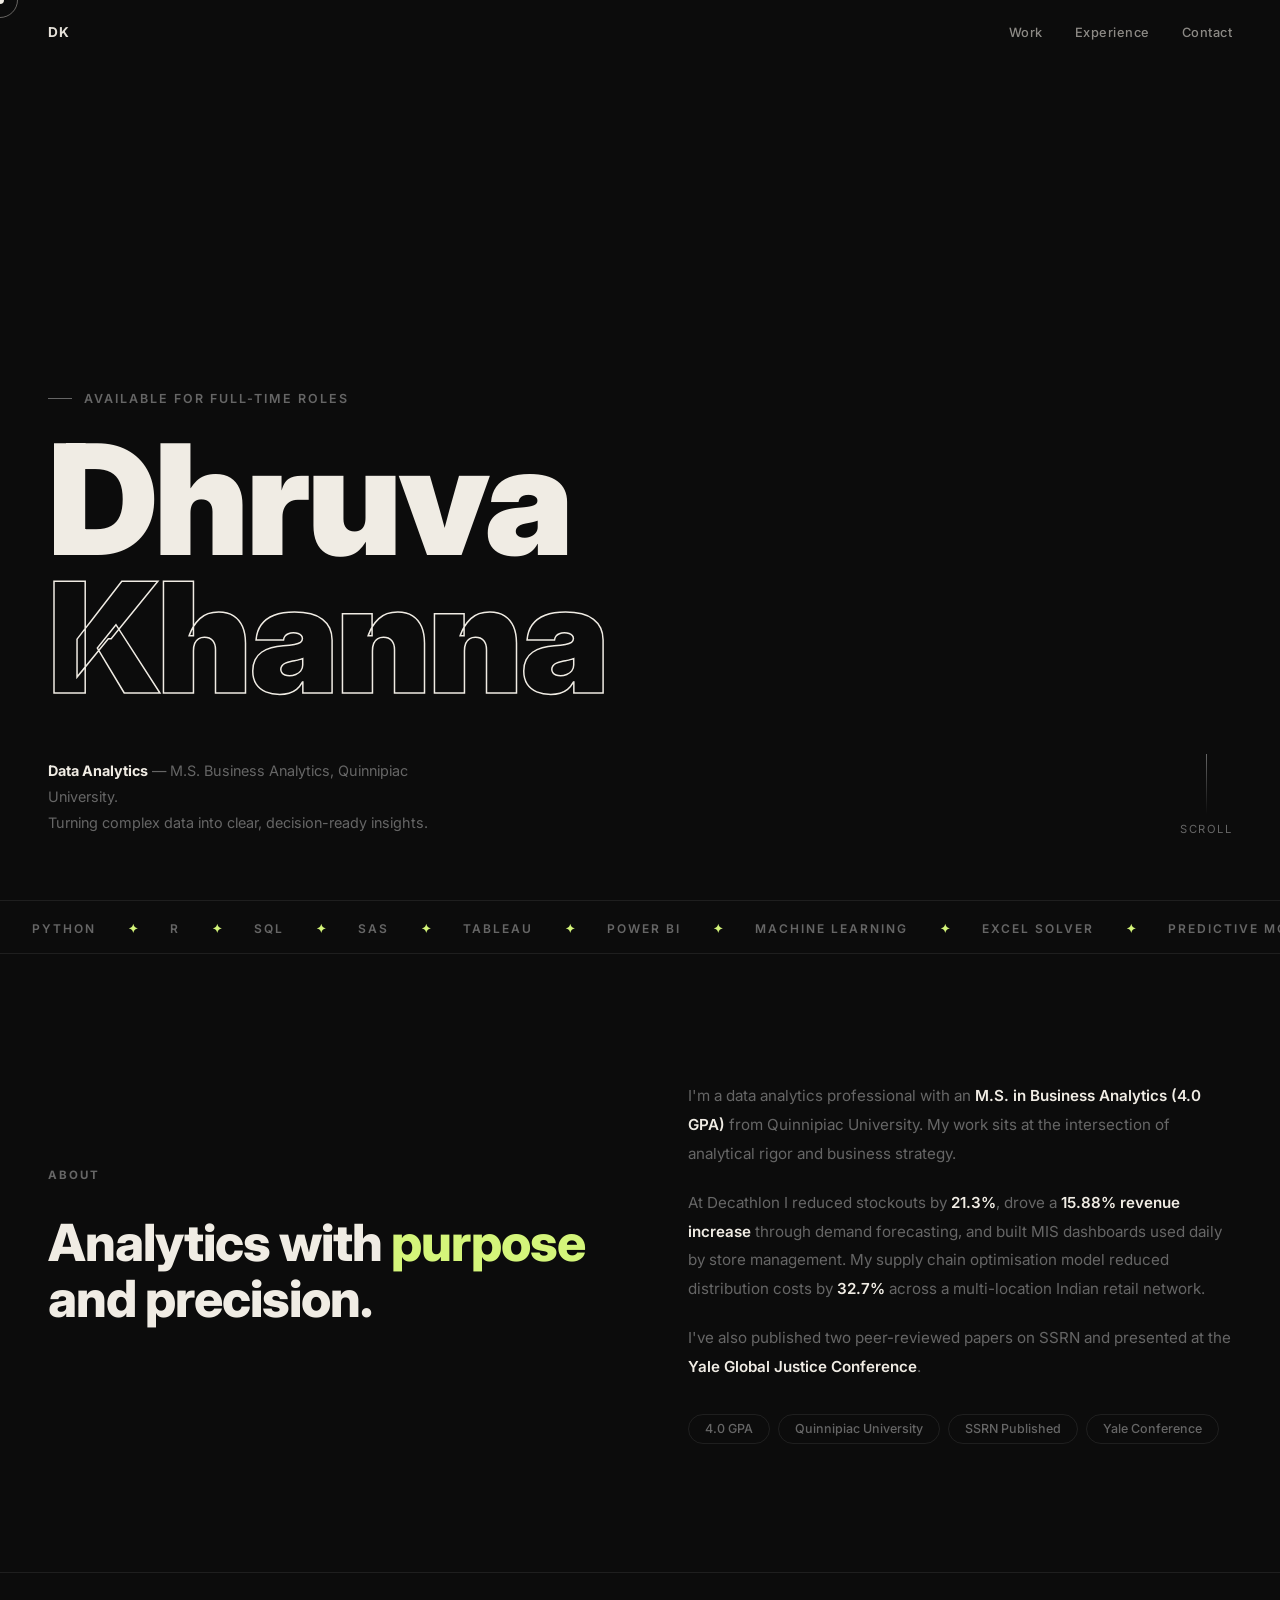
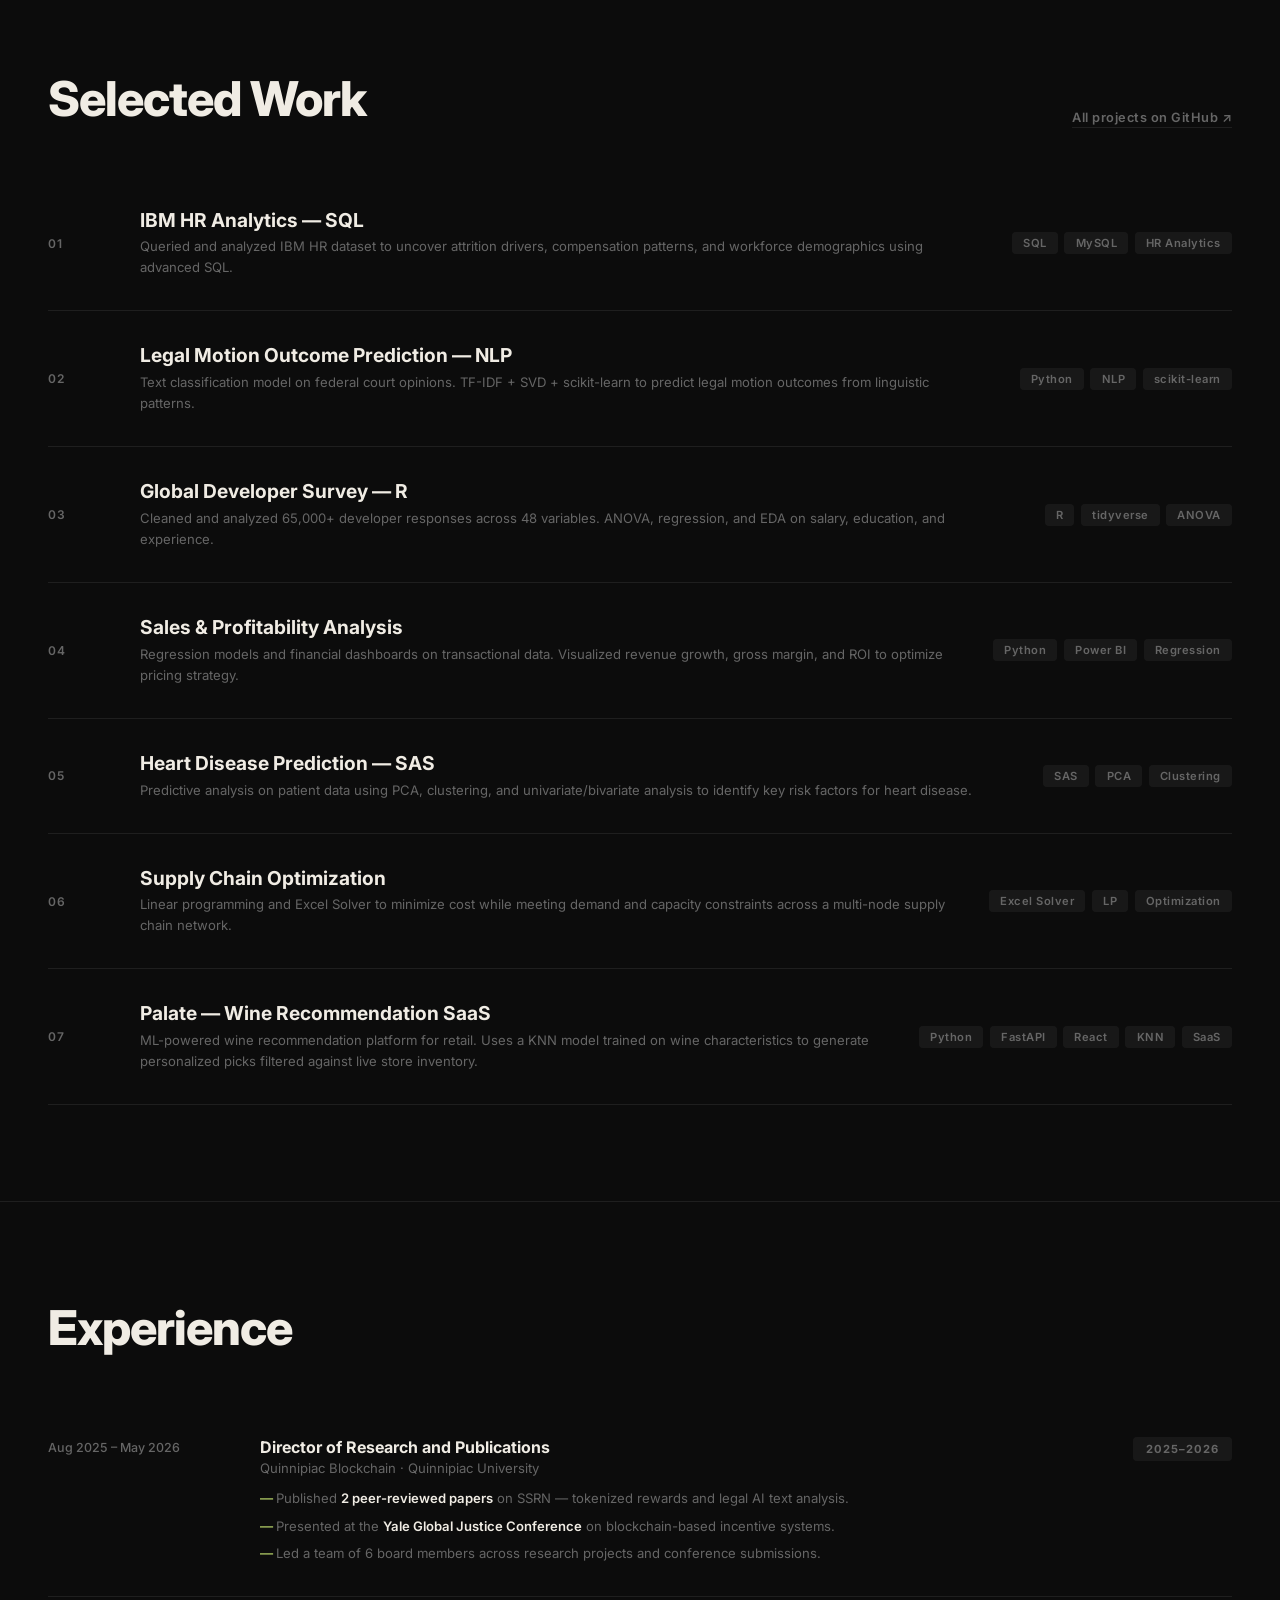
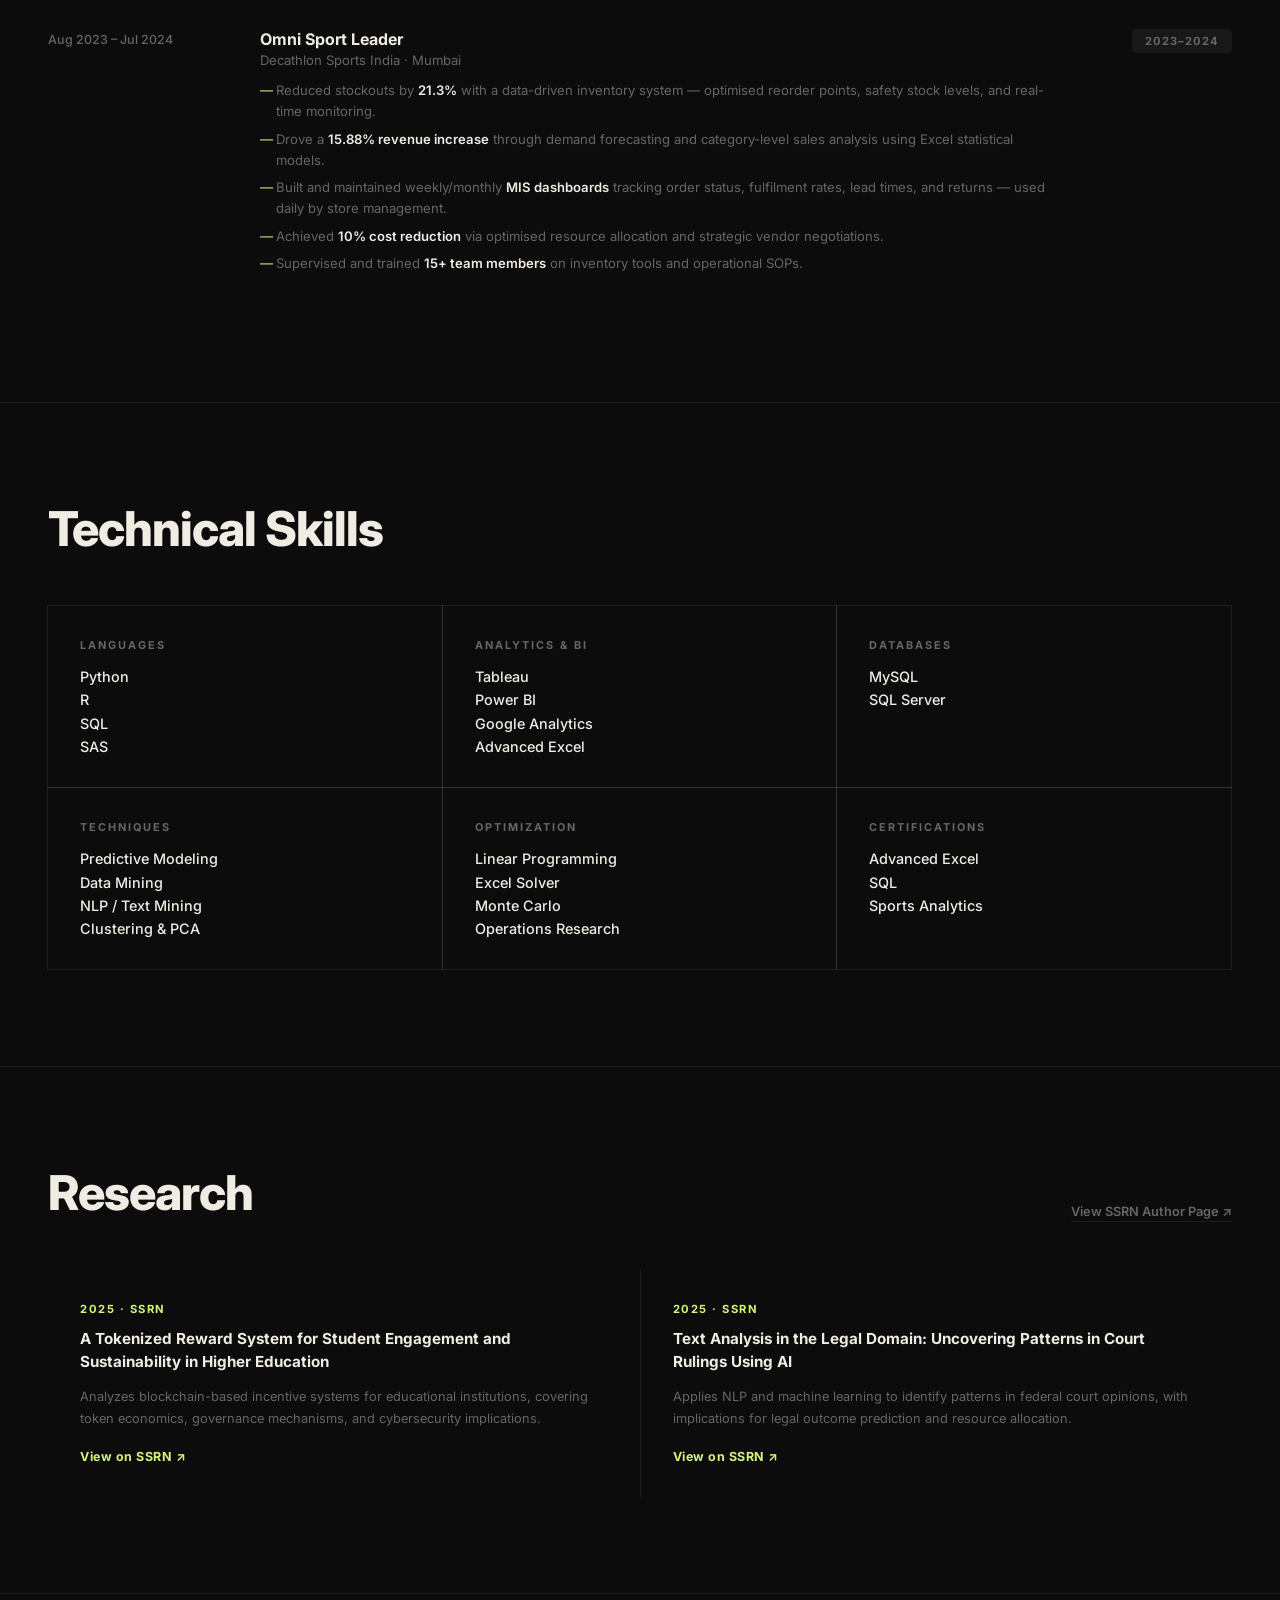
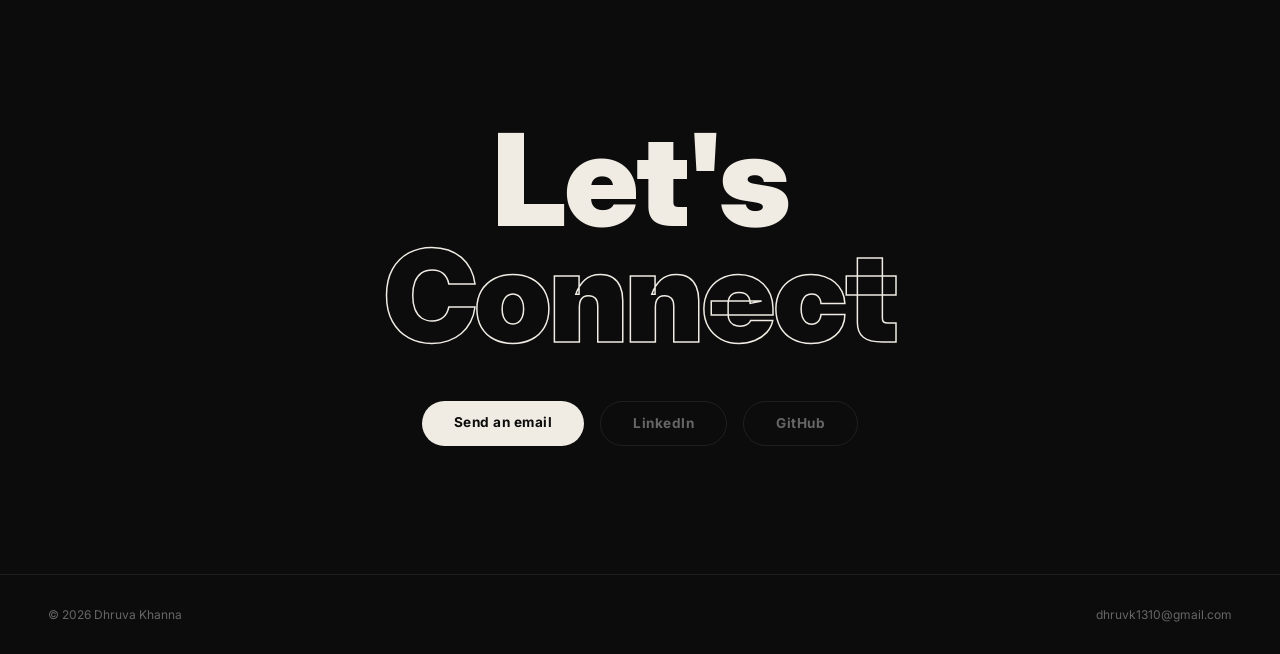
==== index.html @ fc9fcd02 "Add Palate wine recommendation SaaS project Co-Authored-By: Claude Sonnet 4.6 <noreply@anthropic.com" ====
<!DOCTYPE html>
<html lang="en">
<head>
  <meta charset="UTF-8" />
  <meta name="viewport" content="width=device-width, initial-scale=1.0" />
  <title>Dhruva Khanna</title>
  <link href="https://fonts.googleapis.com/css2?family=Inter:wght@300;400;500;600;700;800;900&display=swap" rel="stylesheet" />
  <style>
    *, *::before, *::after { box-sizing: border-box; margin: 0; padding: 0; }

    :root {
      --bg: #0c0c0c;
      --text: #f0ece4;
      --muted: #666;
      --border: rgba(255,255,255,0.08);
      --c1: #d4f57a; /* lime */
      --c2: #7af5d4; /* teal */
      --c3: #f57a7a; /* coral */
      --c4: #b07af5; /* purple */
      --c5: #f5c97a; /* amber */
    }

    html { scroll-behavior: smooth; }

    body {
      font-family: 'Inter', sans-serif;
      background: var(--bg);
      color: var(--text);
      cursor: none;
      overflow-x: hidden;
    }

    /* CUSTOM CURSOR */
    #cursor {
      position: fixed;
      width: 8px; height: 8px;
      background: var(--text);
      border-radius: 50%;
      pointer-events: none;
      z-index: 9999;
      transform: translate(-50%, -50%);
      transition: width 0.2s, height 0.2s, background 0.2s;
    }
    #cursor-ring {
      position: fixed;
      width: 36px; height: 36px;
      border: 1.5px solid rgba(240,236,228,0.4);
      border-radius: 50%;
      pointer-events: none;
      z-index: 9998;
      transform: translate(-50%, -50%);
      transition: width 0.3s, height 0.3s, border-color 0.3s;
    }
    body:has(a:hover) #cursor, body:has(button:hover) #cursor { width: 0; height: 0; }
    body:has(a:hover) #cursor-ring, body:has(button:hover) #cursor-ring { width: 56px; height: 56px; border-color: var(--c1); }

    /* NAV */
    nav {
      position: fixed;
      top: 0; left: 0; right: 0;
      z-index: 100;
      padding: 1.5rem 3rem;
      display: flex;
      justify-content: space-between;
      align-items: center;
      mix-blend-mode: difference;
    }
    .nav-logo {
      font-size: 0.85rem;
      font-weight: 700;
      letter-spacing: 1px;
      text-transform: uppercase;
      color: var(--text);
    }
    .nav-links { display: flex; gap: 2rem; }
    .nav-links a {
      color: var(--text);
      font-size: 0.8rem;
      font-weight: 500;
      text-decoration: none;
      letter-spacing: 0.5px;
      opacity: 0.6;
      transition: opacity 0.2s;
    }
    .nav-links a:hover { opacity: 1; }

    /* HERO */
    .hero {
      min-height: 100vh;
      display: flex;
      flex-direction: column;
      justify-content: flex-end;
      padding: 0 3rem 4rem;
      position: relative;
    }
    .hero-tag {
      font-size: 0.78rem;
      font-weight: 600;
      letter-spacing: 2px;
      text-transform: uppercase;
      color: var(--muted);
      margin-bottom: 1.5rem;
      display: flex;
      align-items: center;
      gap: 0.75rem;
    }
    .hero-tag::before {
      content: '';
      display: inline-block;
      width: 24px; height: 1px;
      background: var(--muted);
    }
    .hero h1 {
      font-size: clamp(4rem, 12vw, 11rem);
      font-weight: 900;
      line-height: 0.9;
      letter-spacing: -3px;
      color: var(--text);
      margin-bottom: 3rem;
    }
    .hero h1 .line2 { color: transparent; -webkit-text-stroke: 1.5px var(--text); }
    .hero-bottom {
      display: flex;
      justify-content: space-between;
      align-items: flex-end;
    }
    .hero-desc {
      max-width: 380px;
      font-size: 0.9rem;
      color: var(--muted);
      line-height: 1.8;
    }
    .hero-desc strong { color: var(--text); }
    .hero-scroll {
      display: flex;
      flex-direction: column;
      align-items: center;
      gap: 0.5rem;
      font-size: 0.7rem;
      letter-spacing: 1.5px;
      text-transform: uppercase;
      color: var(--muted);
    }
    .scroll-line {
      width: 1px; height: 60px;
      background: linear-gradient(to bottom, var(--muted), transparent);
      animation: scrollDown 1.5s infinite;
    }
    @keyframes scrollDown {
      0% { transform: scaleY(0); transform-origin: top; }
      50% { transform: scaleY(1); transform-origin: top; }
      51% { transform: scaleY(1); transform-origin: bottom; }
      100% { transform: scaleY(0); transform-origin: bottom; }
    }

    /* MARQUEE */
    .marquee-wrap {
      border-top: 1px solid var(--border);
      border-bottom: 1px solid var(--border);
      padding: 1rem 0;
      overflow: hidden;
      white-space: nowrap;
    }
    .marquee-track {
      display: inline-flex;
      gap: 0;
      animation: marquee 20s linear infinite;
    }
    .marquee-track span {
      font-size: 0.75rem;
      font-weight: 600;
      letter-spacing: 2px;
      text-transform: uppercase;
      color: var(--muted);
      padding: 0 2rem;
    }
    .marquee-track .dot {
      color: var(--c1);
      padding: 0;
      letter-spacing: 0;
    }
    @keyframes marquee { from { transform: translateX(0); } to { transform: translateX(-50%); } }

    /* ABOUT */
    .about {
      padding: 8rem 3rem;
      display: grid;
      grid-template-columns: 1fr 1fr;
      gap: 6rem;
      align-items: center;
      border-bottom: 1px solid var(--border);
    }
    .about-label {
      font-size: 0.72rem;
      font-weight: 700;
      letter-spacing: 2px;
      text-transform: uppercase;
      color: var(--muted);
      margin-bottom: 2rem;
    }
    .about h2 {
      font-size: clamp(2rem, 4vw, 3.5rem);
      font-weight: 800;
      line-height: 1.1;
      letter-spacing: -1px;
      margin-bottom: 2rem;
    }
    .about h2 em { font-style: normal; color: var(--c1); }
    .about-right p {
      font-size: 0.95rem;
      color: var(--muted);
      line-height: 1.9;
      margin-bottom: 1.25rem;
    }
    .about-right p strong { color: var(--text); font-weight: 600; }
    .about-chips { display: flex; flex-wrap: wrap; gap: 0.5rem; margin-top: 2rem; }
    .chip {
      border: 1px solid var(--border);
      padding: 0.4rem 1rem;
      border-radius: 999px;
      font-size: 0.78rem;
      font-weight: 500;
      color: var(--muted);
      transition: all 0.2s;
    }
    .chip:hover { border-color: var(--c1); color: var(--c1); }

    /* WORK */
    .work { padding: 6rem 3rem; }
    .work-header {
      display: flex;
      justify-content: space-between;
      align-items: flex-end;
      margin-bottom: 3rem;
    }
    .work-header h2 {
      font-size: clamp(2rem, 4vw, 3rem);
      font-weight: 800;
      letter-spacing: -1px;
    }
    .work-header a {
      font-size: 0.8rem;
      font-weight: 600;
      color: var(--muted);
      text-decoration: none;
      letter-spacing: 0.5px;
      border-bottom: 1px solid var(--border);
      padding-bottom: 2px;
      transition: color 0.2s, border-color 0.2s;
    }
    .work-header a:hover { color: var(--text); border-color: var(--text); }

    .projects-list { display: flex; flex-direction: column; }
    .project-row {
      display: grid;
      grid-template-columns: 60px 1fr auto;
      align-items: center;
      gap: 2rem;
      padding: 2rem 0;
      border-bottom: 1px solid var(--border);
      text-decoration: none;
      color: inherit;
      transition: padding 0.3s;
      position: relative;
      overflow: hidden;
    }
    .project-row::before {
      content: '';
      position: absolute;
      inset: 0;
      background: var(--row-color, var(--c1));
      opacity: 0;
      transition: opacity 0.3s;
    }
    .project-row:hover { padding-left: 1.5rem; padding-right: 1.5rem; }
    .project-row:hover::before { opacity: 0.04; }
    .project-num {
      font-size: 0.75rem;
      color: var(--muted);
      font-weight: 600;
      letter-spacing: 1px;
      position: relative;
    }
    .project-info { position: relative; }
    .project-info h3 {
      font-size: 1.2rem;
      font-weight: 700;
      margin-bottom: 0.3rem;
      transition: color 0.2s;
    }
    .project-row:hover .project-info h3 { color: var(--row-color, var(--c1)); }
    .project-info p {
      font-size: 0.82rem;
      color: var(--muted);
      line-height: 1.6;
    }
    .project-tags {
      display: flex;
      gap: 0.4rem;
      flex-wrap: wrap;
      justify-content: flex-end;
      position: relative;
    }
    .ptag {
      font-size: 0.7rem;
      font-weight: 600;
      letter-spacing: 0.5px;
      padding: 0.25rem 0.7rem;
      border-radius: 4px;
      background: rgba(255,255,255,0.05);
      color: var(--muted);
    }

    /* EXPERIENCE */
    .experience {
      padding: 6rem 3rem;
      border-top: 1px solid var(--border);
      border-bottom: 1px solid var(--border);
    }
    .exp-header {
      margin-bottom: 3rem;
    }
    .exp-header h2 {
      font-size: clamp(2rem, 4vw, 3rem);
      font-weight: 800;
      letter-spacing: -1px;
    }
    .exp-list { display: flex; flex-direction: column; }
    .exp-row {
      display: grid;
      grid-template-columns: 180px 1fr 140px;
      gap: 2rem;
      padding: 2rem 0;
      border-bottom: 1px solid var(--border);
      align-items: start;
    }
    .exp-row:last-child { border-bottom: none; }
    .exp-date { font-size: 0.78rem; color: var(--muted); font-weight: 500; padding-top: 0.2rem; }
    .exp-content h3 { font-size: 1rem; font-weight: 700; margin-bottom: 0.2rem; }
    .exp-content .company { font-size: 0.82rem; color: var(--muted); margin-bottom: 0.75rem; }
    .exp-content ul { list-style: none; display: flex; flex-direction: column; gap: 0.4rem; }
    .exp-content ul li { font-size: 0.82rem; color: var(--muted); padding-left: 1rem; position: relative; line-height: 1.6; }
    .exp-content ul li::before { content: '—'; position: absolute; left: 0; color: var(--c1); }
    .exp-content ul li strong { color: var(--text); font-weight: 600; }
    .exp-badge {
      font-size: 0.7rem;
      font-weight: 700;
      letter-spacing: 1px;
      text-transform: uppercase;
      padding: 0.3rem 0.8rem;
      border-radius: 4px;
      text-align: center;
      width: fit-content;
      margin-left: auto;
    }
    .badge-green { background: rgba(212,245,122,0.1); color: var(--c1); }
    .badge-gray { background: rgba(255,255,255,0.05); color: var(--muted); }

    /* SKILLS */
    .skills {
      padding: 6rem 3rem;
    }
    .skills h2 {
      font-size: clamp(2rem, 4vw, 3rem);
      font-weight: 800;
      letter-spacing: -1px;
      margin-bottom: 3rem;
    }
    .skills-grid {
      display: grid;
      grid-template-columns: repeat(3, 1fr);
      gap: 0;
    }
    .skill-group {
      padding: 2rem;
      border: 1px solid var(--border);
      margin: -1px 0 0 -1px;
      transition: background 0.2s;
    }
    .skill-group:hover { background: rgba(255,255,255,0.02); }
    .skill-group-title {
      font-size: 0.68rem;
      font-weight: 700;
      letter-spacing: 2px;
      text-transform: uppercase;
      color: var(--muted);
      margin-bottom: 1rem;
    }
    .skill-items { display: flex; flex-direction: column; gap: 0.4rem; }
    .skill-item { font-size: 0.9rem; font-weight: 500; color: var(--text); }

    /* PUBLICATIONS */
    .publications {
      padding: 6rem 3rem;
      border-top: 1px solid var(--border);
    }
    .publications h2 {
      font-size: clamp(2rem, 4vw, 3rem);
      font-weight: 800;
      letter-spacing: -1px;
      margin-bottom: 3rem;
    }
    .pub-grid { display: grid; grid-template-columns: 1fr 1fr; gap: 1px; background: var(--border); }
    .pub-card {
      background: var(--bg);
      padding: 2rem;
      transition: background 0.2s;
    }
    .pub-card:hover { background: rgba(255,255,255,0.02); }
    .pub-year { font-size: 0.7rem; font-weight: 700; letter-spacing: 1.5px; text-transform: uppercase; color: var(--c1); margin-bottom: 0.75rem; }
    .pub-card h3 { font-size: 0.95rem; font-weight: 700; color: var(--text); line-height: 1.5; margin-bottom: 0.75rem; }
    .pub-card p { font-size: 0.8rem; color: var(--muted); line-height: 1.7; margin-bottom: 1rem; }
    .pub-link { font-size: 0.78rem; font-weight: 700; color: var(--c1); text-decoration: none; letter-spacing: 0.5px; }
    .pub-link:hover { opacity: 0.8; }

    /* CONTACT */
    .contact {
      padding: 8rem 3rem;
      border-top: 1px solid var(--border);
      text-align: center;
    }
    .contact h2 {
      font-size: clamp(3rem, 10vw, 8rem);
      font-weight: 900;
      letter-spacing: -3px;
      line-height: 0.9;
      margin-bottom: 3rem;
    }
    .contact h2 .outline { color: transparent; -webkit-text-stroke: 1.5px var(--text); }
    .contact-links { display: flex; justify-content: center; gap: 1rem; flex-wrap: wrap; }
    .contact-btn {
      padding: 0.85rem 2rem;
      border-radius: 999px;
      font-size: 0.85rem;
      font-weight: 700;
      letter-spacing: 0.5px;
      text-decoration: none;
      transition: all 0.2s;
    }
    .contact-btn-fill { background: var(--text); color: var(--bg); }
    .contact-btn-fill:hover { background: var(--c1); }
    .contact-btn-outline { border: 1px solid var(--border); color: var(--muted); }
    .contact-btn-outline:hover { border-color: var(--text); color: var(--text); }

    /* FOOTER */
    footer {
      padding: 2rem 3rem;
      border-top: 1px solid var(--border);
      display: flex;
      justify-content: space-between;
      align-items: center;
      font-size: 0.75rem;
      color: var(--muted);
    }

    /* ANIMATIONS */
    .reveal {
      opacity: 0;
      transform: translateY(30px);
      transition: opacity 0.7s ease, transform 0.7s ease;
    }
    .reveal.visible { opacity: 1; transform: translateY(0); }

    @media (max-width: 768px) {
      nav { padding: 1.25rem 1.5rem; }
      .hero { padding: 0 1.5rem 3rem; }
      .hero h1 { letter-spacing: -2px; }
      .about { grid-template-columns: 1fr; gap: 3rem; padding: 5rem 1.5rem; }
      .work, .experience, .skills, .publications, .contact { padding: 5rem 1.5rem; }
      .project-row { grid-template-columns: 40px 1fr; }
      .project-tags { display: none; }
      .exp-row { grid-template-columns: 1fr; gap: 0.5rem; }
      .exp-badge { margin-left: 0; }
      .skills-grid { grid-template-columns: 1fr 1fr; }
      .pub-grid { grid-template-columns: 1fr; }
      footer { flex-direction: column; gap: 0.5rem; text-align: center; }
    }
  </style>
</head>
<body>

  <div id="cursor"></div>
  <div id="cursor-ring"></div>

  <!-- NAV -->
  <nav>
    <div class="nav-logo">DK</div>
    <div class="nav-links">
      <a href="#work">Work</a>
      <a href="#experience">Experience</a>
      <a href="#contact">Contact</a>
    </div>
  </nav>

  <!-- HERO -->
  <section class="hero">
    <div class="hero-tag">Available for full-time roles</div>
    <h1>
      <span id="scramble">Dhruva</span><br>
      <span class="line2">Khanna</span>
    </h1>
    <div class="hero-bottom">
      <p class="hero-desc">
        <strong>Data Analytics</strong> — M.S. Business Analytics, Quinnipiac University.<br>
        Turning complex data into clear, decision-ready insights.
      </p>
      <div class="hero-scroll">
        <div class="scroll-line"></div>
        Scroll
      </div>
    </div>
  </section>

  <!-- MARQUEE -->
  <div class="marquee-wrap">
    <div class="marquee-track">
      <span>Python</span><span class="dot">✦</span>
      <span>R</span><span class="dot">✦</span>
      <span>SQL</span><span class="dot">✦</span>
      <span>SAS</span><span class="dot">✦</span>
      <span>Tableau</span><span class="dot">✦</span>
      <span>Power BI</span><span class="dot">✦</span>
      <span>Machine Learning</span><span class="dot">✦</span>
      <span>Excel Solver</span><span class="dot">✦</span>
      <span>Predictive Modeling</span><span class="dot">✦</span>
      <span>NLP</span><span class="dot">✦</span>
      <span>Python</span><span class="dot">✦</span>
      <span>R</span><span class="dot">✦</span>
      <span>SQL</span><span class="dot">✦</span>
      <span>SAS</span><span class="dot">✦</span>
      <span>Tableau</span><span class="dot">✦</span>
      <span>Power BI</span><span class="dot">✦</span>
      <span>Machine Learning</span><span class="dot">✦</span>
      <span>Excel Solver</span><span class="dot">✦</span>
      <span>Predictive Modeling</span><span class="dot">✦</span>
      <span>NLP</span><span class="dot">✦</span>
    </div>
  </div>

  <!-- ABOUT -->
  <section class="about" id="about">
    <div class="about-left reveal">
      <div class="about-label">About</div>
      <h2>Analytics with <em>purpose</em> and precision.</h2>
    </div>
    <div class="about-right reveal">
      <p>I'm a data analytics professional with an <strong>M.S. in Business Analytics (4.0 GPA)</strong> from Quinnipiac University. My work sits at the intersection of analytical rigor and business strategy.</p>
      <p>At Decathlon I reduced stockouts by <strong>21.3%</strong>, drove a <strong>15.88% revenue increase</strong> through demand forecasting, and built MIS dashboards used daily by store management. My supply chain optimisation model reduced distribution costs by <strong>32.7%</strong> across a multi-location Indian retail network.</p>
      <p>I've also published two peer-reviewed papers on SSRN and presented at the <strong>Yale Global Justice Conference</strong>.</p>
      <div class="about-chips">
        <span class="chip">4.0 GPA</span>
        <span class="chip">Quinnipiac University</span>
        <span class="chip">SSRN Published</span>
        <span class="chip">Yale Conference</span>
      </div>
    </div>
  </section>

  <!-- WORK -->
  <section class="work" id="work">
    <div class="work-header reveal">
      <h2>Selected Work</h2>
      <a href="https://github.com/dhruvk1310-lang/data-analytics-portfolio" target="_blank">All projects on GitHub ↗</a>
    </div>

    <div class="projects-list">

      <a class="project-row reveal" href="https://github.com/dhruvk1310-lang/data-analytics-portfolio/tree/main/SQL" target="_blank" style="--row-color: var(--c1)">
        <span class="project-num">01</span>
        <div class="project-info">
          <h3>IBM HR Analytics — SQL</h3>
          <p>Queried and analyzed IBM HR dataset to uncover attrition drivers, compensation patterns, and workforce demographics using advanced SQL.</p>
        </div>
        <div class="project-tags">
          <span class="ptag">SQL</span><span class="ptag">MySQL</span><span class="ptag">HR Analytics</span>
        </div>
      </a>

      <a class="project-row reveal" href="https://github.com/dhruvk1310-lang/data-analytics-portfolio/tree/main/Python" target="_blank" style="--row-color: var(--c2)">
        <span class="project-num">02</span>
        <div class="project-info">
          <h3>Legal Motion Outcome Prediction — NLP</h3>
          <p>Text classification model on federal court opinions. TF-IDF + SVD + scikit-learn to predict legal motion outcomes from linguistic patterns.</p>
        </div>
        <div class="project-tags">
          <span class="ptag">Python</span><span class="ptag">NLP</span><span class="ptag">scikit-learn</span>
        </div>
      </a>

      <a class="project-row reveal" href="https://github.com/dhruvk1310-lang/data-analytics-portfolio/tree/main/R" target="_blank" style="--row-color: var(--c4)">
        <span class="project-num">03</span>
        <div class="project-info">
          <h3>Global Developer Survey — R</h3>
          <p>Cleaned and analyzed 65,000+ developer responses across 48 variables. ANOVA, regression, and EDA on salary, education, and experience.</p>
        </div>
        <div class="project-tags">
          <span class="ptag">R</span><span class="ptag">tidyverse</span><span class="ptag">ANOVA</span>
        </div>
      </a>

      <a class="project-row reveal" href="https://github.com/dhruvk1310-lang/data-analytics-portfolio/tree/main/Python/Final" target="_blank" style="--row-color: var(--c3)">
        <span class="project-num">04</span>
        <div class="project-info">
          <h3>Sales & Profitability Analysis</h3>
          <p>Regression models and financial dashboards on transactional data. Visualized revenue growth, gross margin, and ROI to optimize pricing strategy.</p>
        </div>
        <div class="project-tags">
          <span class="ptag">Python</span><span class="ptag">Power BI</span><span class="ptag">Regression</span>
        </div>
      </a>

      <a class="project-row reveal" href="https://github.com/dhruvk1310-lang/data-analytics-portfolio/tree/main/SAS" target="_blank" style="--row-color: var(--c5)">
        <span class="project-num">05</span>
        <div class="project-info">
          <h3>Heart Disease Prediction — SAS</h3>
          <p>Predictive analysis on patient data using PCA, clustering, and univariate/bivariate analysis to identify key risk factors for heart disease.</p>
        </div>
        <div class="project-tags">
          <span class="ptag">SAS</span><span class="ptag">PCA</span><span class="ptag">Clustering</span>
        </div>
      </a>

      <a class="project-row reveal" href="https://github.com/dhruvk1310-lang/data-analytics-portfolio/tree/main/Supply-Chain-Optimization" target="_blank" style="--row-color: var(--c2)">
        <span class="project-num">06</span>
        <div class="project-info">
          <h3>Supply Chain Optimization</h3>
          <p>Linear programming and Excel Solver to minimize cost while meeting demand and capacity constraints across a multi-node supply chain network.</p>
        </div>
        <div class="project-tags">
          <span class="ptag">Excel Solver</span><span class="ptag">LP</span><span class="ptag">Optimization</span>
        </div>
      </a>

      <a class="project-row reveal" href="https://github.com/dhruvk1310-lang/palate-wine-recommender" target="_blank" style="--row-color: var(--c3)">
        <span class="project-num">07</span>
        <div class="project-info">
          <h3>Palate — Wine Recommendation SaaS</h3>
          <p>ML-powered wine recommendation platform for retail. Uses a KNN model trained on wine characteristics to generate personalized picks filtered against live store inventory.</p>
        </div>
        <div class="project-tags">
          <span class="ptag">Python</span><span class="ptag">FastAPI</span><span class="ptag">React</span><span class="ptag">KNN</span><span class="ptag">SaaS</span>
        </div>
      </a>

    </div>
  </section>

  <!-- EXPERIENCE -->
  <section class="experience" id="experience">
    <div class="exp-header reveal">
      <h2>Experience</h2>
    </div>
    <div class="exp-list">

      <div class="exp-row reveal">
        <div class="exp-date">Aug 2025 – May 2026</div>
        <div class="exp-content">
          <h3>Director of Research and Publications</h3>
          <div class="company">Quinnipiac Blockchain · Quinnipiac University</div>
          <ul>
            <li>Published <strong>2 peer-reviewed papers</strong> on SSRN — tokenized rewards and legal AI text analysis.</li>
            <li>Presented at the <strong>Yale Global Justice Conference</strong> on blockchain-based incentive systems.</li>
            <li>Led a team of 6 board members across research projects and conference submissions.</li>
          </ul>
        </div>
        <div class="exp-badge badge-gray">2025–2026</div>
      </div>

      <div class="exp-row reveal">
        <div class="exp-date">Aug 2023 – Jul 2024</div>
        <div class="exp-content">
          <h3>Omni Sport Leader</h3>
          <div class="company">Decathlon Sports India · Mumbai</div>
          <ul>
            <li>Reduced stockouts by <strong>21.3%</strong> with a data-driven inventory system — optimised reorder points, safety stock levels, and real-time monitoring.</li>
            <li>Drove a <strong>15.88% revenue increase</strong> through demand forecasting and category-level sales analysis using Excel statistical models.</li>
            <li>Built and maintained weekly/monthly <strong>MIS dashboards</strong> tracking order status, fulfilment rates, lead times, and returns — used daily by store management.</li>
            <li>Achieved <strong>10% cost reduction</strong> via optimised resource allocation and strategic vendor negotiations.</li>
            <li>Supervised and trained <strong>15+ team members</strong> on inventory tools and operational SOPs.</li>
          </ul>
        </div>
        <div class="exp-badge badge-gray">2023–2024</div>
      </div>

    </div>
  </section>

  <!-- SKILLS -->
  <section class="skills" id="skills">
    <h2 class="reveal">Technical Skills</h2>
    <div class="skills-grid">
      <div class="skill-group reveal">
        <div class="skill-group-title">Languages</div>
        <div class="skill-items">
          <span class="skill-item">Python</span>
          <span class="skill-item">R</span>
          <span class="skill-item">SQL</span>
          <span class="skill-item">SAS</span>
        </div>
      </div>
      <div class="skill-group reveal">
        <div class="skill-group-title">Analytics & BI</div>
        <div class="skill-items">
          <span class="skill-item">Tableau</span>
          <span class="skill-item">Power BI</span>
          <span class="skill-item">Google Analytics</span>
          <span class="skill-item">Advanced Excel</span>
        </div>
      </div>
      <div class="skill-group reveal">
        <div class="skill-group-title">Databases</div>
        <div class="skill-items">
          <span class="skill-item">MySQL</span>
          <span class="skill-item">SQL Server</span>
        </div>
      </div>
      <div class="skill-group reveal">
        <div class="skill-group-title">Techniques</div>
        <div class="skill-items">
          <span class="skill-item">Predictive Modeling</span>
          <span class="skill-item">Data Mining</span>
          <span class="skill-item">NLP / Text Mining</span>
          <span class="skill-item">Clustering & PCA</span>
        </div>
      </div>
      <div class="skill-group reveal">
        <div class="skill-group-title">Optimization</div>
        <div class="skill-items">
          <span class="skill-item">Linear Programming</span>
          <span class="skill-item">Excel Solver</span>
          <span class="skill-item">Monte Carlo</span>
          <span class="skill-item">Operations Research</span>
        </div>
      </div>
      <div class="skill-group reveal">
        <div class="skill-group-title">Certifications</div>
        <div class="skill-items">
          <span class="skill-item">Advanced Excel</span>
          <span class="skill-item">SQL</span>
          <span class="skill-item">Sports Analytics</span>
        </div>
      </div>
    </div>
  </section>

  <!-- PUBLICATIONS -->
  <section class="publications" id="publications">
    <div style="display:flex; justify-content:space-between; align-items:flex-end; margin-bottom:0;">
      <h2 class="reveal">Research</h2>
      <a href="https://papers.ssrn.com/sol3/cf_dev/AbsByAuth.cfm?per_id=7833853" target="_blank" class="reveal" style="font-size:0.8rem; font-weight:600; color:var(--muted); text-decoration:none; border-bottom:1px solid var(--border); padding-bottom:2px; margin-bottom:3rem; transition: color 0.2s, border-color 0.2s;" onmouseover="this.style.color='var(--c1)';this.style.borderColor='var(--c1)'" onmouseout="this.style.color='var(--muted)';this.style.borderColor='var(--border)'">View SSRN Author Page ↗</a>
    </div>
    <div class="pub-grid reveal">
      <div class="pub-card">
        <div class="pub-year">2025 · SSRN</div>
        <h3>A Tokenized Reward System for Student Engagement and Sustainability in Higher Education</h3>
        <p>Analyzes blockchain-based incentive systems for educational institutions, covering token economics, governance mechanisms, and cybersecurity implications.</p>
        <a class="pub-link" href="https://ssrn.com" target="_blank">View on SSRN ↗</a>
      </div>
      <div class="pub-card">
        <div class="pub-year">2025 · SSRN</div>
        <h3>Text Analysis in the Legal Domain: Uncovering Patterns in Court Rulings Using AI</h3>
        <p>Applies NLP and machine learning to identify patterns in federal court opinions, with implications for legal outcome prediction and resource allocation.</p>
        <a class="pub-link" href="https://ssrn.com" target="_blank">View on SSRN ↗</a>
      </div>
    </div>
  </section>

  <!-- CONTACT -->
  <section class="contact" id="contact">
    <h2 class="reveal">
      Let's<br><span class="outline">Connect</span>
    </h2>
    <div class="contact-links reveal">
      <a href="mailto:dhruvk1310@gmail.com" class="contact-btn contact-btn-fill">Send an email</a>
      <a href="https://www.linkedin.com/in/dhruvkhanna-" target="_blank" class="contact-btn contact-btn-outline">LinkedIn</a>
      <a href="https://github.com/dhruvk1310-lang" target="_blank" class="contact-btn contact-btn-outline">GitHub</a>
    </div>
  </section>

  <footer>
    <span>© 2026 Dhruva Khanna</span>
    <span>dhruvk1310@gmail.com</span>
  </footer>

  <script>
    // Custom cursor
    const cursor = document.getElementById('cursor');
    const ring = document.getElementById('cursor-ring');
    let mx = 0, my = 0, rx = 0, ry = 0;
    document.addEventListener('mousemove', e => { mx = e.clientX; my = e.clientY; });
    function animateCursor() {
      cursor.style.left = mx + 'px';
      cursor.style.top = my + 'px';
      rx += (mx - rx) * 0.12;
      ry += (my - ry) * 0.12;
      ring.style.left = rx + 'px';
      ring.style.top = ry + 'px';
      requestAnimationFrame(animateCursor);
    }
    animateCursor();

    // Scramble text
    const chars = 'ABCDEFGHIJKLMNOPQRSTUVWXYZabcdefghijklmnopqrstuvwxyz';
    const el = document.getElementById('scramble');
    const original = el.textContent;
    let frame = 0;
    function scramble() {
      el.textContent = original.split('').map((char, i) => {
        if (i < frame / 3) return char;
        return chars[Math.floor(Math.random() * chars.length)];
      }).join('');
      frame++;
      if (frame < original.length * 3) requestAnimationFrame(scramble);
      else el.textContent = original;
    }
    setTimeout(scramble, 300);

    // Scroll reveal
    const observer = new IntersectionObserver((entries) => {
      entries.forEach((entry, i) => {
        if (entry.isIntersecting) {
          setTimeout(() => entry.target.classList.add('visible'), i * 80);
          observer.unobserve(entry.target);
        }
      });
    }, { threshold: 0.1 });
    document.querySelectorAll('.reveal').forEach(el => observer.observe(el));
  </script>

</body>
</html>
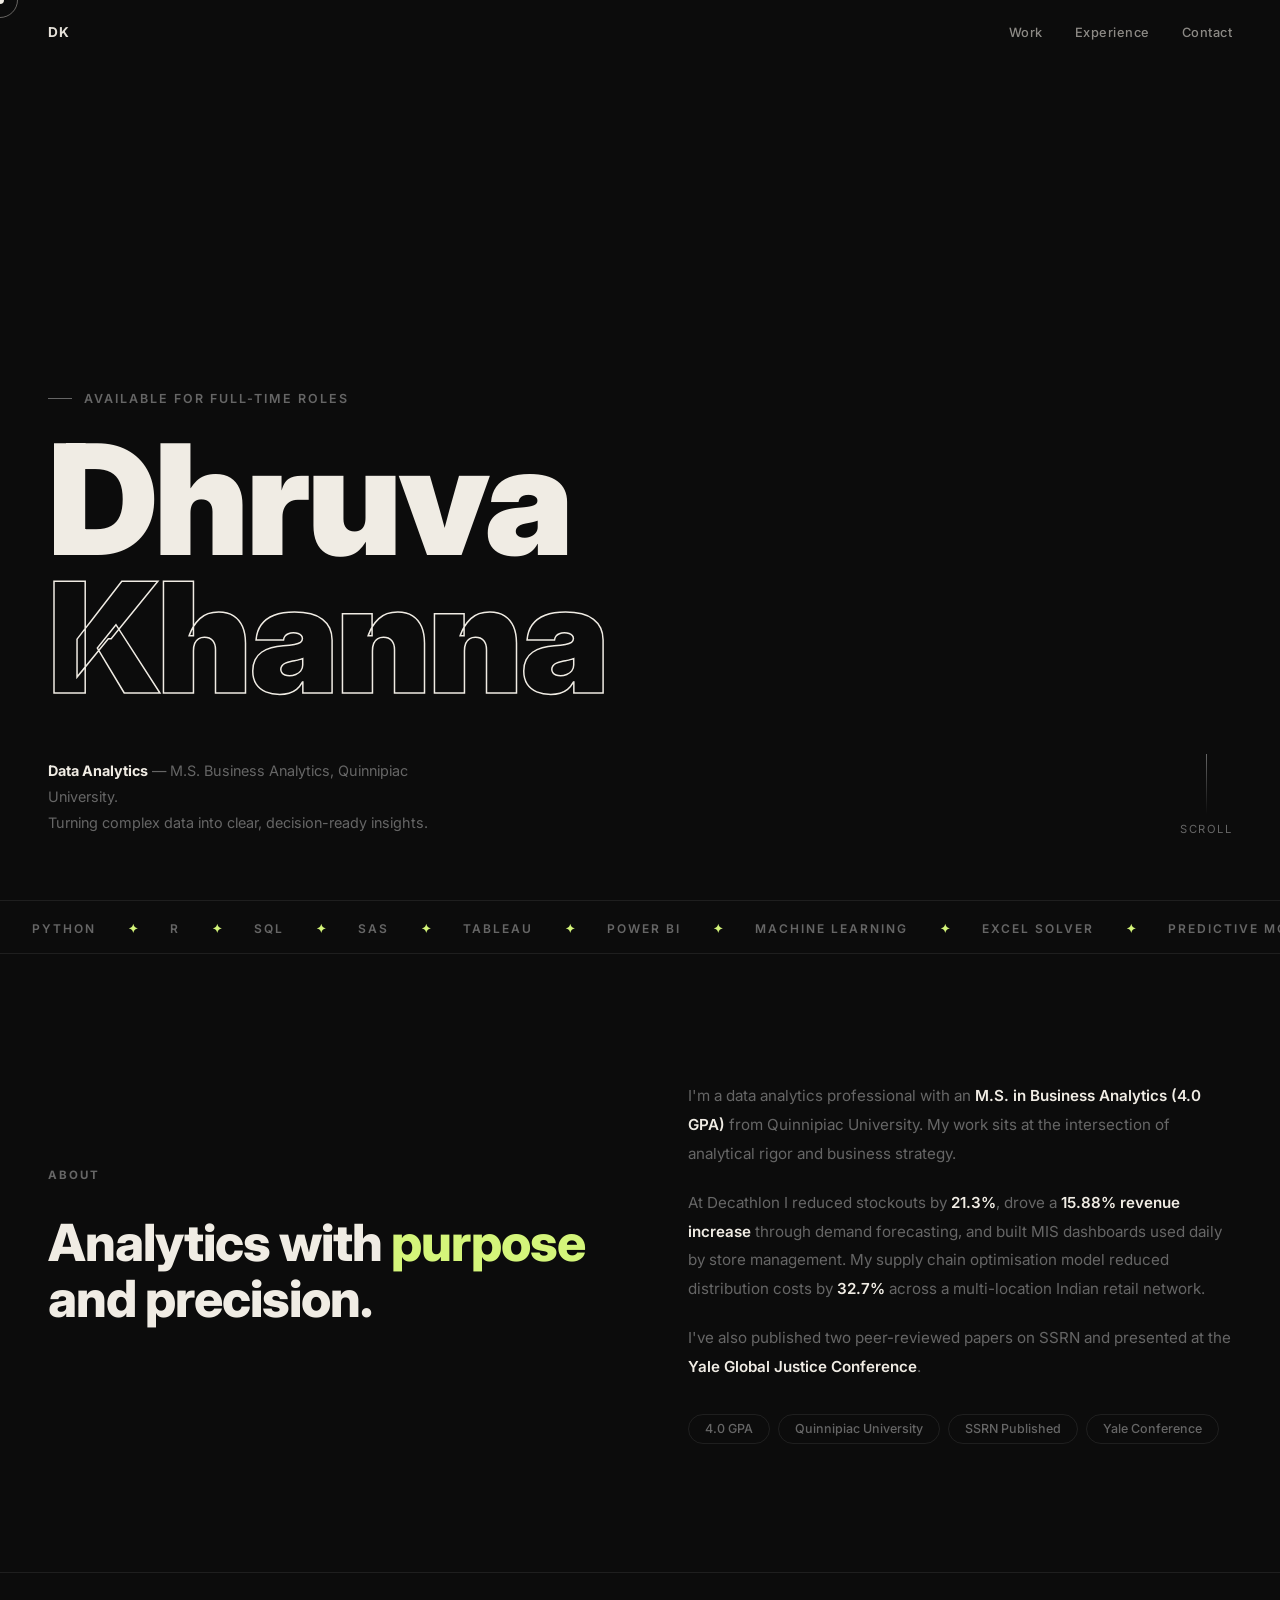
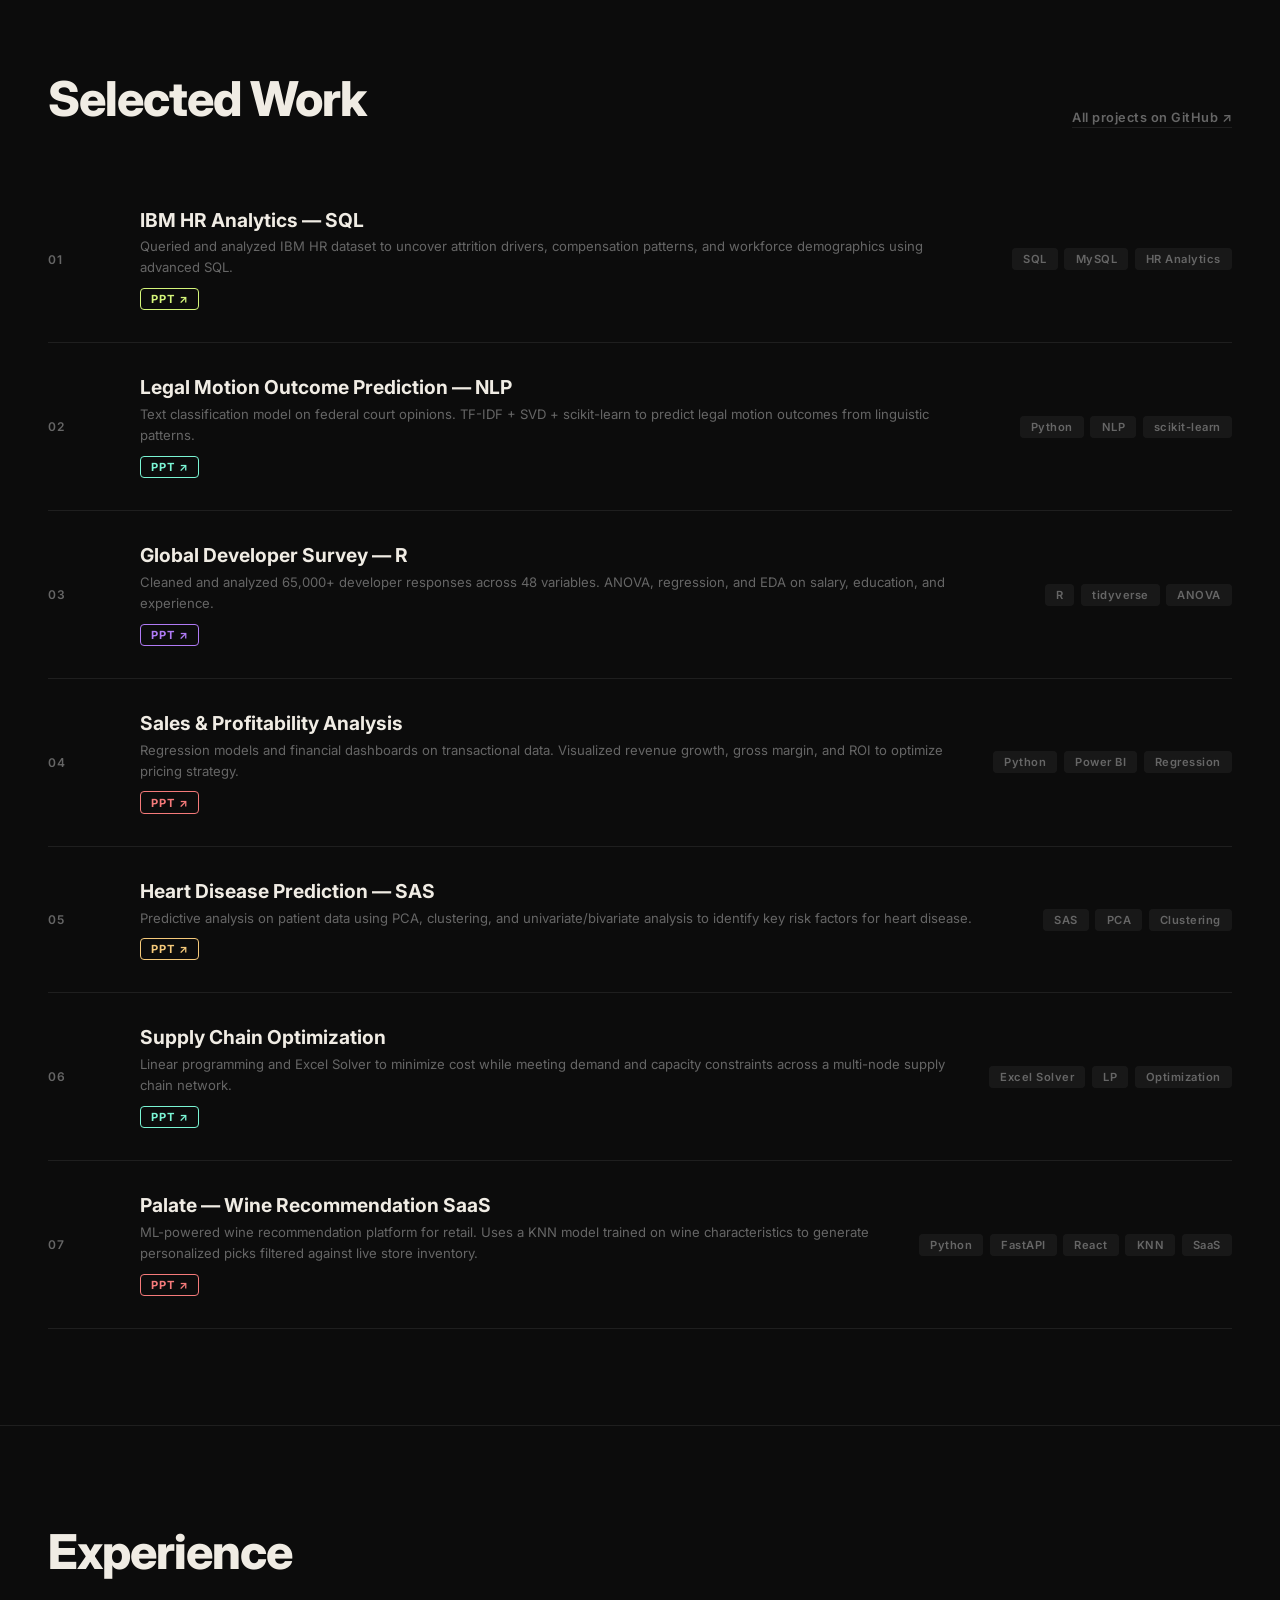
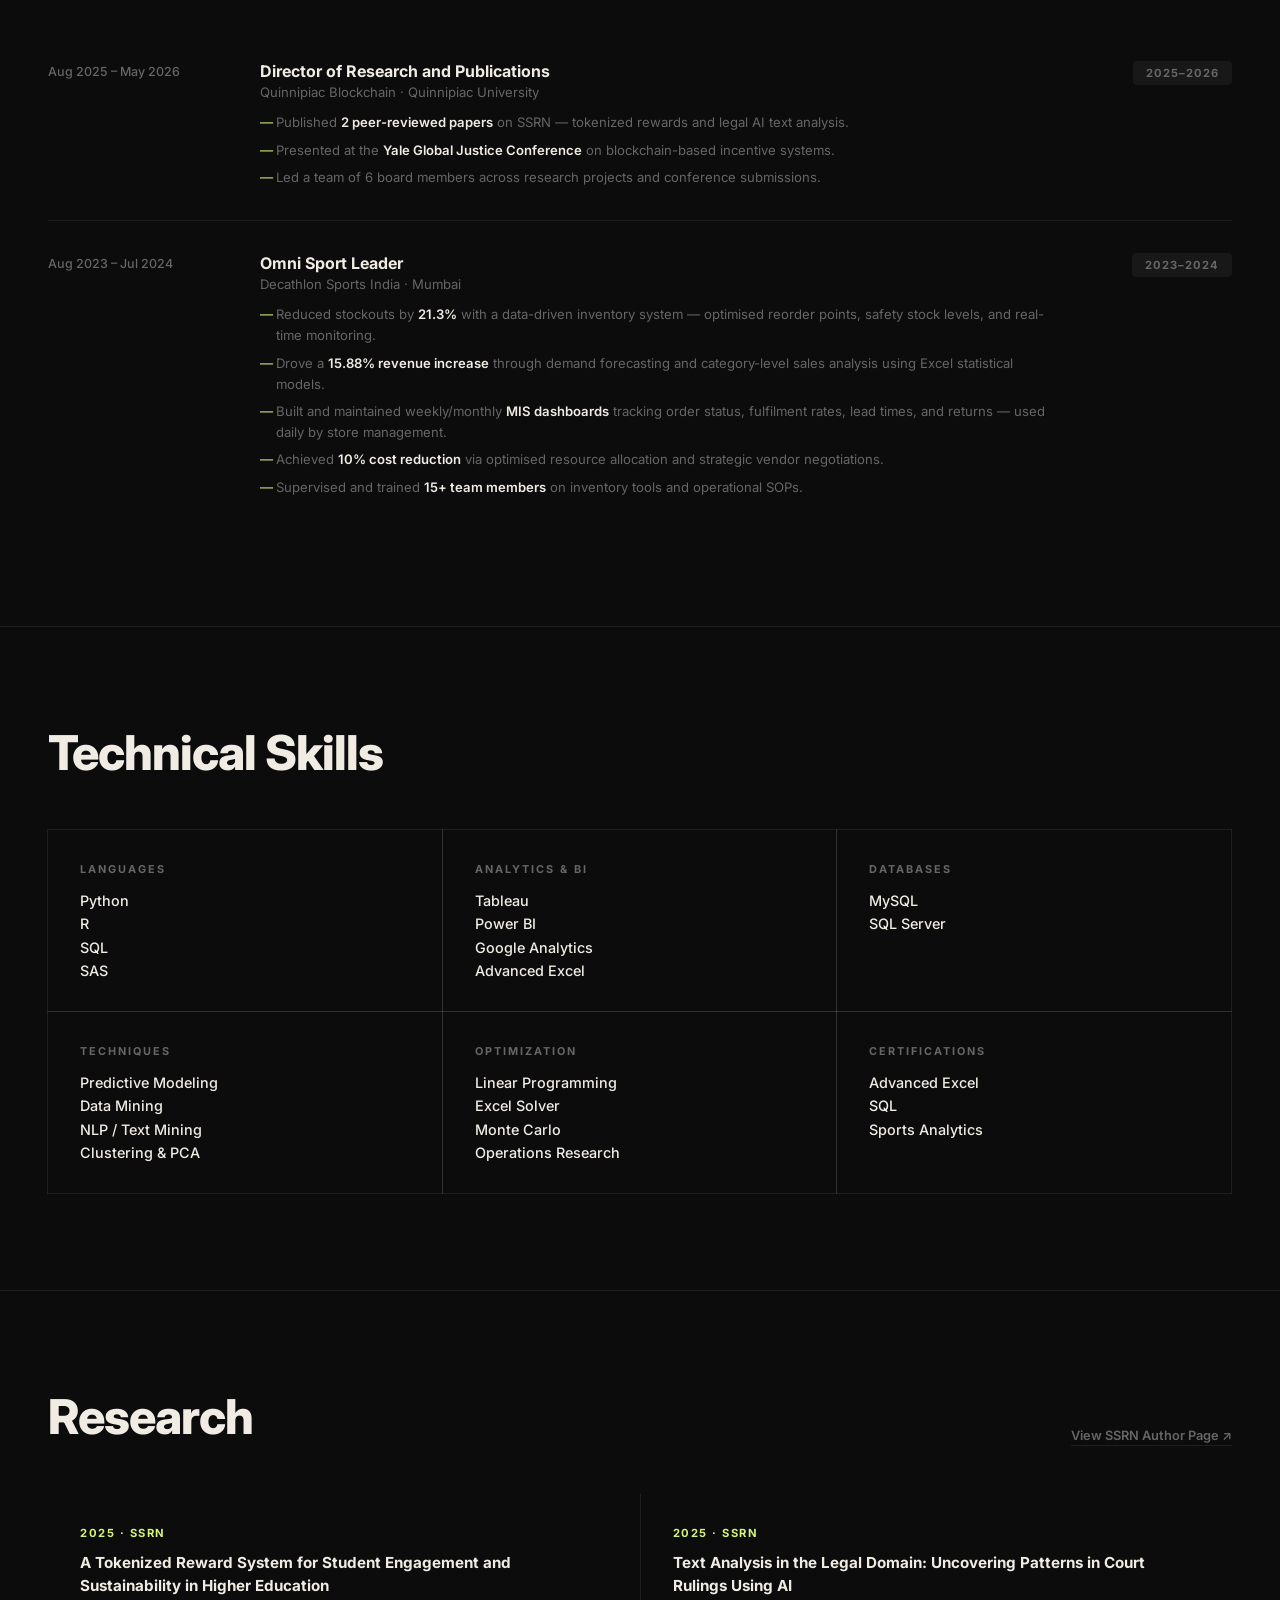
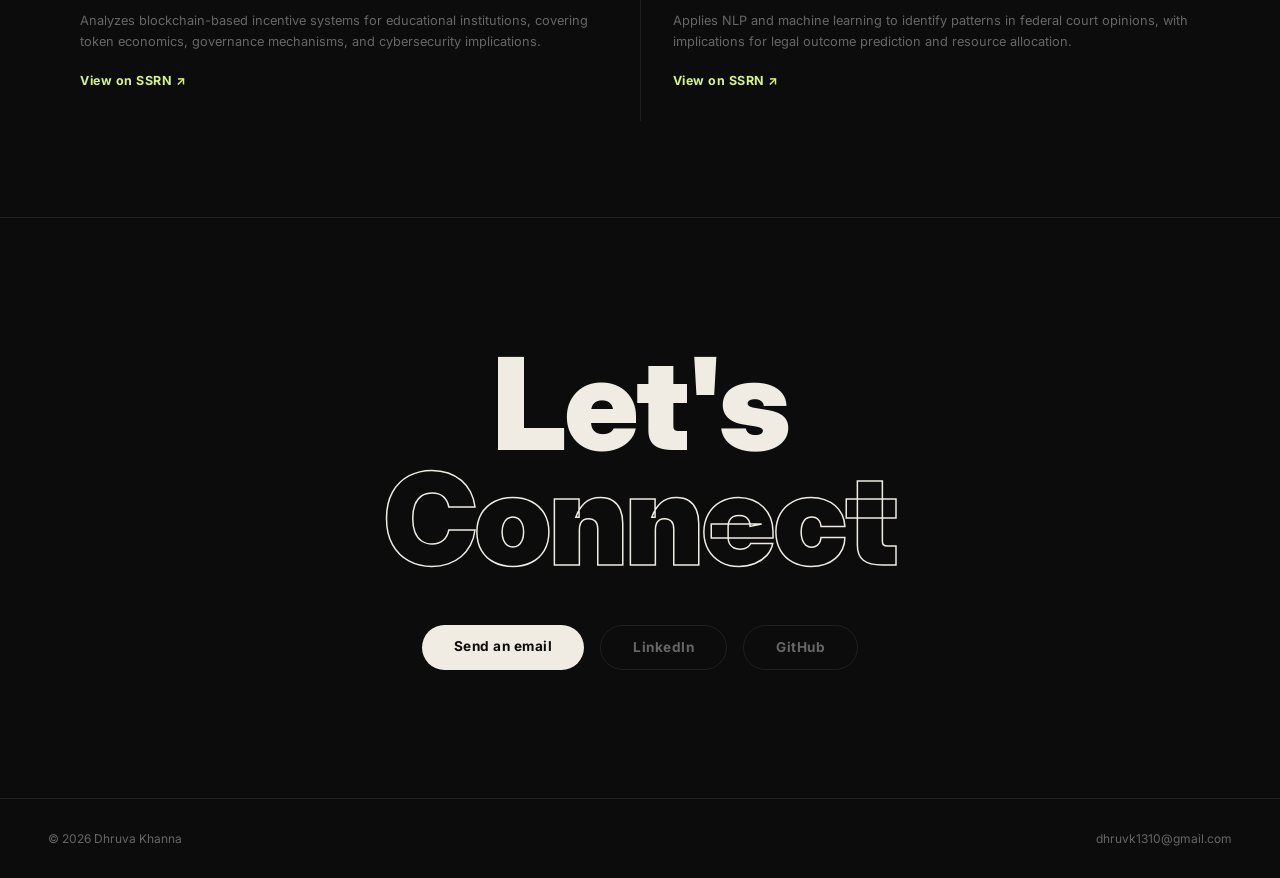
==== commit 05500462: "Add PPT links to each project" ====
--- a/index.html
+++ b/index.html
@@ -310,6 +310,25 @@
       background: rgba(255,255,255,0.05);
       color: var(--muted);
     }
+
+    .row-link { position: absolute; inset: 0; z-index: 1; }
+    .ppt-link {
+      position: relative;
+      z-index: 2;
+      display: inline-block;
+      margin-top: 0.6rem;
+      padding: 0.2rem 0.6rem;
+      font-size: 0.7rem;
+      font-weight: 700;
+      letter-spacing: 1px;
+      text-transform: uppercase;
+      text-decoration: none;
+      color: var(--row-color, var(--c1));
+      border: 1px solid var(--row-color, var(--c1));
+      border-radius: 4px;
+      transition: background 0.2s, color 0.2s;
+    }
+    .ppt-link:hover, .ppt-link:focus-visible { background: var(--row-color, var(--c1)); color: var(--bg); }
 
     /* EXPERIENCE */
     .experience {
@@ -565,82 +584,96 @@
 
     <div class="projects-list">
 
-      <a class="project-row reveal" href="https://github.com/dhruvk1310-lang/data-analytics-portfolio/tree/main/SQL" target="_blank" style="--row-color: var(--c1)">
+      <div class="project-row reveal" style="--row-color: var(--c1)">
+        <a class="row-link" href="https://github.com/dhruvk1310-lang/data-analytics-portfolio/tree/main/SQL" target="_blank" rel="noopener" aria-label="IBM HR Analytics — SQL on GitHub"></a>
         <span class="project-num">01</span>
         <div class="project-info">
           <h3>IBM HR Analytics — SQL</h3>
           <p>Queried and analyzed IBM HR dataset to uncover attrition drivers, compensation patterns, and workforce demographics using advanced SQL.</p>
+          <a class="ppt-link" href="https://claude.ai/artifact/PYmHsv3Wrv9oDHfAxgGDJJ" target="_blank" rel="noopener">ppt ↗</a>
         </div>
         <div class="project-tags">
           <span class="ptag">SQL</span><span class="ptag">MySQL</span><span class="ptag">HR Analytics</span>
         </div>
-      </a>
-
-      <a class="project-row reveal" href="https://github.com/dhruvk1310-lang/data-analytics-portfolio/tree/main/Python" target="_blank" style="--row-color: var(--c2)">
+      </div>
+
+      <div class="project-row reveal" style="--row-color: var(--c2)">
+        <a class="row-link" href="https://github.com/dhruvk1310-lang/data-analytics-portfolio/tree/main/Python" target="_blank" rel="noopener" aria-label="Legal Motion Outcome Prediction — NLP on GitHub"></a>
         <span class="project-num">02</span>
         <div class="project-info">
           <h3>Legal Motion Outcome Prediction — NLP</h3>
           <p>Text classification model on federal court opinions. TF-IDF + SVD + scikit-learn to predict legal motion outcomes from linguistic patterns.</p>
+          <a class="ppt-link" href="https://claude.ai/artifact/F63m136fJA1bqC6XgvsH52" target="_blank" rel="noopener">ppt ↗</a>
         </div>
         <div class="project-tags">
           <span class="ptag">Python</span><span class="ptag">NLP</span><span class="ptag">scikit-learn</span>
         </div>
-      </a>
-
-      <a class="project-row reveal" href="https://github.com/dhruvk1310-lang/data-analytics-portfolio/tree/main/R" target="_blank" style="--row-color: var(--c4)">
+      </div>
+
+      <div class="project-row reveal" style="--row-color: var(--c4)">
+        <a class="row-link" href="https://github.com/dhruvk1310-lang/data-analytics-portfolio/tree/main/R" target="_blank" rel="noopener" aria-label="Global Developer Survey — R on GitHub"></a>
         <span class="project-num">03</span>
         <div class="project-info">
           <h3>Global Developer Survey — R</h3>
           <p>Cleaned and analyzed 65,000+ developer responses across 48 variables. ANOVA, regression, and EDA on salary, education, and experience.</p>
+          <a class="ppt-link" href="https://claude.ai/artifact/3CBAu7c5q8sQaCirukg7mk" target="_blank" rel="noopener">ppt ↗</a>
         </div>
         <div class="project-tags">
           <span class="ptag">R</span><span class="ptag">tidyverse</span><span class="ptag">ANOVA</span>
         </div>
-      </a>
-
-      <a class="project-row reveal" href="https://github.com/dhruvk1310-lang/data-analytics-portfolio/tree/main/Python/Final" target="_blank" style="--row-color: var(--c3)">
+      </div>
+
+      <div class="project-row reveal" style="--row-color: var(--c3)">
+        <a class="row-link" href="https://github.com/dhruvk1310-lang/data-analytics-portfolio/tree/main/Python/Final" target="_blank" rel="noopener" aria-label="Sales &amp; Profitability Analysis on GitHub"></a>
         <span class="project-num">04</span>
         <div class="project-info">
           <h3>Sales & Profitability Analysis</h3>
           <p>Regression models and financial dashboards on transactional data. Visualized revenue growth, gross margin, and ROI to optimize pricing strategy.</p>
+          <a class="ppt-link" href="https://claude.ai/artifact/6SVjhUxzvUPiFNPRkoZqsq" target="_blank" rel="noopener">ppt ↗</a>
         </div>
         <div class="project-tags">
           <span class="ptag">Python</span><span class="ptag">Power BI</span><span class="ptag">Regression</span>
         </div>
-      </a>
-
-      <a class="project-row reveal" href="https://github.com/dhruvk1310-lang/data-analytics-portfolio/tree/main/SAS" target="_blank" style="--row-color: var(--c5)">
+      </div>
+
+      <div class="project-row reveal" style="--row-color: var(--c5)">
+        <a class="row-link" href="https://github.com/dhruvk1310-lang/data-analytics-portfolio/tree/main/SAS" target="_blank" rel="noopener" aria-label="Heart Disease Prediction — SAS on GitHub"></a>
         <span class="project-num">05</span>
         <div class="project-info">
           <h3>Heart Disease Prediction — SAS</h3>
           <p>Predictive analysis on patient data using PCA, clustering, and univariate/bivariate analysis to identify key risk factors for heart disease.</p>
+          <a class="ppt-link" href="https://claude.ai/artifact/CoiEv3fc5UgaNPpDEGqsFo" target="_blank" rel="noopener">ppt ↗</a>
         </div>
         <div class="project-tags">
           <span class="ptag">SAS</span><span class="ptag">PCA</span><span class="ptag">Clustering</span>
         </div>
-      </a>
-
-      <a class="project-row reveal" href="https://github.com/dhruvk1310-lang/data-analytics-portfolio/tree/main/Supply-Chain-Optimization" target="_blank" style="--row-color: var(--c2)">
+      </div>
+
+      <div class="project-row reveal" style="--row-color: var(--c2)">
+        <a class="row-link" href="https://github.com/dhruvk1310-lang/data-analytics-portfolio/tree/main/Supply-Chain-Optimization" target="_blank" rel="noopener" aria-label="Supply Chain Optimization on GitHub"></a>
         <span class="project-num">06</span>
         <div class="project-info">
           <h3>Supply Chain Optimization</h3>
           <p>Linear programming and Excel Solver to minimize cost while meeting demand and capacity constraints across a multi-node supply chain network.</p>
+          <a class="ppt-link" href="https://claude.ai/artifact/GsCUFTMZJkV6K8CTJVhMQu" target="_blank" rel="noopener">ppt ↗</a>
         </div>
         <div class="project-tags">
           <span class="ptag">Excel Solver</span><span class="ptag">LP</span><span class="ptag">Optimization</span>
         </div>
-      </a>
-
-      <a class="project-row reveal" href="https://github.com/dhruvk1310-lang/palate-wine-recommender" target="_blank" style="--row-color: var(--c3)">
+      </div>
+
+      <div class="project-row reveal" style="--row-color: var(--c3)">
+        <a class="row-link" href="https://github.com/dhruvk1310-lang/palate-wine-recommender" target="_blank" rel="noopener" aria-label="Palate — Wine Recommendation SaaS on GitHub"></a>
         <span class="project-num">07</span>
         <div class="project-info">
           <h3>Palate — Wine Recommendation SaaS</h3>
           <p>ML-powered wine recommendation platform for retail. Uses a KNN model trained on wine characteristics to generate personalized picks filtered against live store inventory.</p>
+          <a class="ppt-link" href="https://claude.ai/artifact/KFmT82WGVGwKHr8B9yzZKQ" target="_blank" rel="noopener">ppt ↗</a>
         </div>
         <div class="project-tags">
           <span class="ptag">Python</span><span class="ptag">FastAPI</span><span class="ptag">React</span><span class="ptag">KNN</span><span class="ptag">SaaS</span>
         </div>
-      </a>
+      </div>
 
     </div>
   </section>
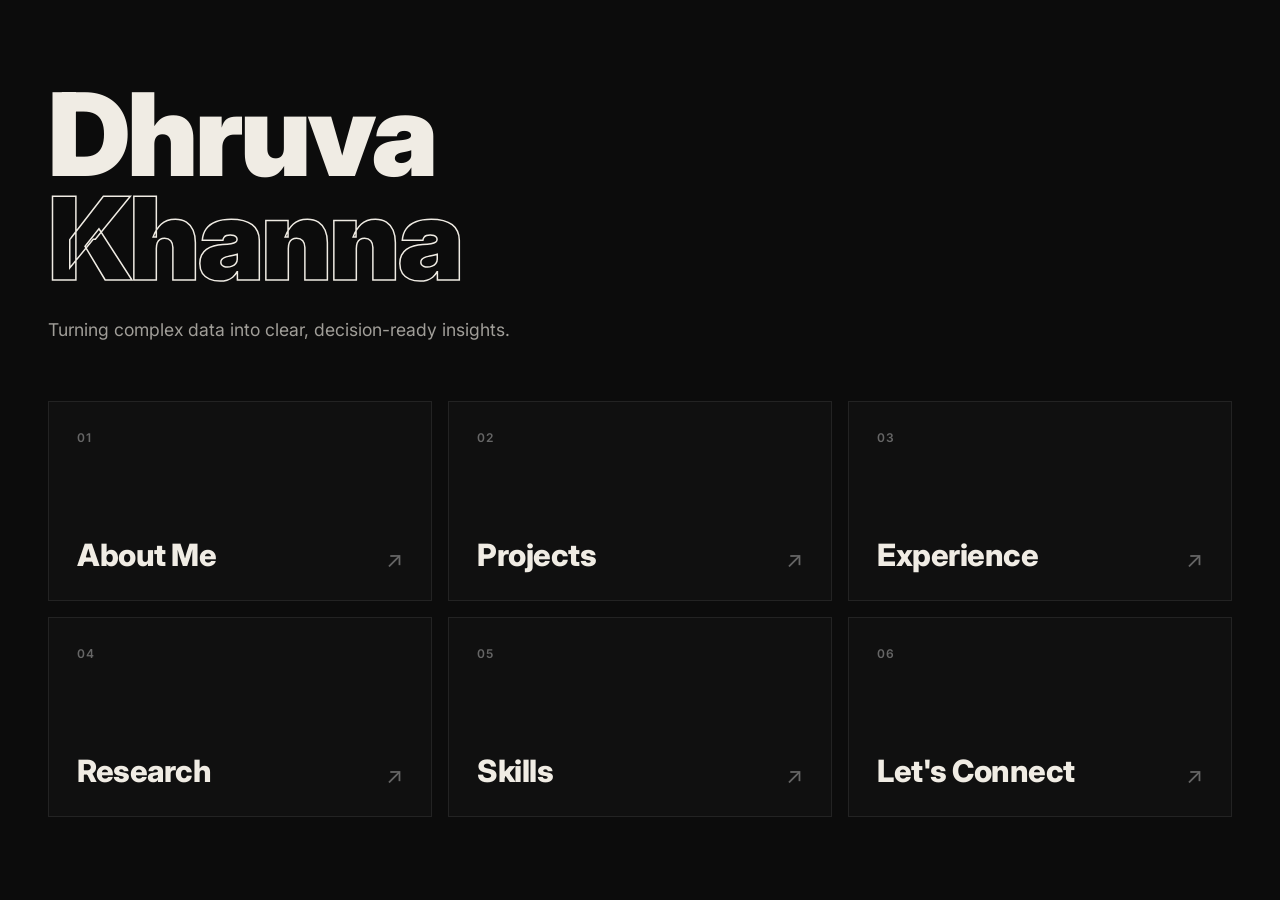
==== commit 1b43ba40: "Restructure into multi-page site with home tiles" ====
--- a/index.html
+++ b/index.html
@@ -4,861 +4,59 @@
   <meta charset="UTF-8" />
   <meta name="viewport" content="width=device-width, initial-scale=1.0" />
   <title>Dhruva Khanna</title>
+  <meta name="description" content="Dhruva Khanna, data analytics portfolio." />
   <link href="https://fonts.googleapis.com/css2?family=Inter:wght@300;400;500;600;700;800;900&display=swap" rel="stylesheet" />
-  <style>
-    *, *::before, *::after { box-sizing: border-box; margin: 0; padding: 0; }
-
-    :root {
-      --bg: #0c0c0c;
-      --text: #f0ece4;
-      --muted: #666;
-      --border: rgba(255,255,255,0.08);
-      --c1: #d4f57a; /* lime */
-      --c2: #7af5d4; /* teal */
-      --c3: #f57a7a; /* coral */
-      --c4: #b07af5; /* purple */
-      --c5: #f5c97a; /* amber */
-    }
-
-    html { scroll-behavior: smooth; }
-
-    body {
-      font-family: 'Inter', sans-serif;
-      background: var(--bg);
-      color: var(--text);
-      cursor: none;
-      overflow-x: hidden;
-    }
-
-    /* CUSTOM CURSOR */
-    #cursor {
-      position: fixed;
-      width: 8px; height: 8px;
-      background: var(--text);
-      border-radius: 50%;
-      pointer-events: none;
-      z-index: 9999;
-      transform: translate(-50%, -50%);
-      transition: width 0.2s, height 0.2s, background 0.2s;
-    }
-    #cursor-ring {
-      position: fixed;
-      width: 36px; height: 36px;
-      border: 1.5px solid rgba(240,236,228,0.4);
-      border-radius: 50%;
-      pointer-events: none;
-      z-index: 9998;
-      transform: translate(-50%, -50%);
-      transition: width 0.3s, height 0.3s, border-color 0.3s;
-    }
-    body:has(a:hover) #cursor, body:has(button:hover) #cursor { width: 0; height: 0; }
-    body:has(a:hover) #cursor-ring, body:has(button:hover) #cursor-ring { width: 56px; height: 56px; border-color: var(--c1); }
-
-    /* NAV */
-    nav {
-      position: fixed;
-      top: 0; left: 0; right: 0;
-      z-index: 100;
-      padding: 1.5rem 3rem;
-      display: flex;
-      justify-content: space-between;
-      align-items: center;
-      mix-blend-mode: difference;
-    }
-    .nav-logo {
-      font-size: 0.85rem;
-      font-weight: 700;
-      letter-spacing: 1px;
-      text-transform: uppercase;
-      color: var(--text);
-    }
-    .nav-links { display: flex; gap: 2rem; }
-    .nav-links a {
-      color: var(--text);
-      font-size: 0.8rem;
-      font-weight: 500;
-      text-decoration: none;
-      letter-spacing: 0.5px;
-      opacity: 0.6;
-      transition: opacity 0.2s;
-    }
-    .nav-links a:hover { opacity: 1; }
-
-    /* HERO */
-    .hero {
-      min-height: 100vh;
-      display: flex;
-      flex-direction: column;
-      justify-content: flex-end;
-      padding: 0 3rem 4rem;
-      position: relative;
-    }
-    .hero-tag {
-      font-size: 0.78rem;
-      font-weight: 600;
-      letter-spacing: 2px;
-      text-transform: uppercase;
-      color: var(--muted);
-      margin-bottom: 1.5rem;
-      display: flex;
-      align-items: center;
-      gap: 0.75rem;
-    }
-    .hero-tag::before {
-      content: '';
-      display: inline-block;
-      width: 24px; height: 1px;
-      background: var(--muted);
-    }
-    .hero h1 {
-      font-size: clamp(4rem, 12vw, 11rem);
-      font-weight: 900;
-      line-height: 0.9;
-      letter-spacing: -3px;
-      color: var(--text);
-      margin-bottom: 3rem;
-    }
-    .hero h1 .line2 { color: transparent; -webkit-text-stroke: 1.5px var(--text); }
-    .hero-bottom {
-      display: flex;
-      justify-content: space-between;
-      align-items: flex-end;
-    }
-    .hero-desc {
-      max-width: 380px;
-      font-size: 0.9rem;
-      color: var(--muted);
-      line-height: 1.8;
-    }
-    .hero-desc strong { color: var(--text); }
-    .hero-scroll {
-      display: flex;
-      flex-direction: column;
-      align-items: center;
-      gap: 0.5rem;
-      font-size: 0.7rem;
-      letter-spacing: 1.5px;
-      text-transform: uppercase;
-      color: var(--muted);
-    }
-    .scroll-line {
-      width: 1px; height: 60px;
-      background: linear-gradient(to bottom, var(--muted), transparent);
-      animation: scrollDown 1.5s infinite;
-    }
-    @keyframes scrollDown {
-      0% { transform: scaleY(0); transform-origin: top; }
-      50% { transform: scaleY(1); transform-origin: top; }
-      51% { transform: scaleY(1); transform-origin: bottom; }
-      100% { transform: scaleY(0); transform-origin: bottom; }
-    }
-
-    /* MARQUEE */
-    .marquee-wrap {
-      border-top: 1px solid var(--border);
-      border-bottom: 1px solid var(--border);
-      padding: 1rem 0;
-      overflow: hidden;
-      white-space: nowrap;
-    }
-    .marquee-track {
-      display: inline-flex;
-      gap: 0;
-      animation: marquee 20s linear infinite;
-    }
-    .marquee-track span {
-      font-size: 0.75rem;
-      font-weight: 600;
-      letter-spacing: 2px;
-      text-transform: uppercase;
-      color: var(--muted);
-      padding: 0 2rem;
-    }
-    .marquee-track .dot {
-      color: var(--c1);
-      padding: 0;
-      letter-spacing: 0;
-    }
-    @keyframes marquee { from { transform: translateX(0); } to { transform: translateX(-50%); } }
-
-    /* ABOUT */
-    .about {
-      padding: 8rem 3rem;
-      display: grid;
-      grid-template-columns: 1fr 1fr;
-      gap: 6rem;
-      align-items: center;
-      border-bottom: 1px solid var(--border);
-    }
-    .about-label {
-      font-size: 0.72rem;
-      font-weight: 700;
-      letter-spacing: 2px;
-      text-transform: uppercase;
-      color: var(--muted);
-      margin-bottom: 2rem;
-    }
-    .about h2 {
-      font-size: clamp(2rem, 4vw, 3.5rem);
-      font-weight: 800;
-      line-height: 1.1;
-      letter-spacing: -1px;
-      margin-bottom: 2rem;
-    }
-    .about h2 em { font-style: normal; color: var(--c1); }
-    .about-right p {
-      font-size: 0.95rem;
-      color: var(--muted);
-      line-height: 1.9;
-      margin-bottom: 1.25rem;
-    }
-    .about-right p strong { color: var(--text); font-weight: 600; }
-    .about-chips { display: flex; flex-wrap: wrap; gap: 0.5rem; margin-top: 2rem; }
-    .chip {
-      border: 1px solid var(--border);
-      padding: 0.4rem 1rem;
-      border-radius: 999px;
-      font-size: 0.78rem;
-      font-weight: 500;
-      color: var(--muted);
-      transition: all 0.2s;
-    }
-    .chip:hover { border-color: var(--c1); color: var(--c1); }
-
-    /* WORK */
-    .work { padding: 6rem 3rem; }
-    .work-header {
-      display: flex;
-      justify-content: space-between;
-      align-items: flex-end;
-      margin-bottom: 3rem;
-    }
-    .work-header h2 {
-      font-size: clamp(2rem, 4vw, 3rem);
-      font-weight: 800;
-      letter-spacing: -1px;
-    }
-    .work-header a {
-      font-size: 0.8rem;
-      font-weight: 600;
-      color: var(--muted);
-      text-decoration: none;
-      letter-spacing: 0.5px;
-      border-bottom: 1px solid var(--border);
-      padding-bottom: 2px;
-      transition: color 0.2s, border-color 0.2s;
-    }
-    .work-header a:hover { color: var(--text); border-color: var(--text); }
-
-    .projects-list { display: flex; flex-direction: column; }
-    .project-row {
-      display: grid;
-      grid-template-columns: 60px 1fr auto;
-      align-items: center;
-      gap: 2rem;
-      padding: 2rem 0;
-      border-bottom: 1px solid var(--border);
-      text-decoration: none;
-      color: inherit;
-      transition: padding 0.3s;
-      position: relative;
-      overflow: hidden;
-    }
-    .project-row::before {
-      content: '';
-      position: absolute;
-      inset: 0;
-      background: var(--row-color, var(--c1));
-      opacity: 0;
-      transition: opacity 0.3s;
-    }
-    .project-row:hover { padding-left: 1.5rem; padding-right: 1.5rem; }
-    .project-row:hover::before { opacity: 0.04; }
-    .project-num {
-      font-size: 0.75rem;
-      color: var(--muted);
-      font-weight: 600;
-      letter-spacing: 1px;
-      position: relative;
-    }
-    .project-info { position: relative; }
-    .project-info h3 {
-      font-size: 1.2rem;
-      font-weight: 700;
-      margin-bottom: 0.3rem;
-      transition: color 0.2s;
-    }
-    .project-row:hover .project-info h3 { color: var(--row-color, var(--c1)); }
-    .project-info p {
-      font-size: 0.82rem;
-      color: var(--muted);
-      line-height: 1.6;
-    }
-    .project-tags {
-      display: flex;
-      gap: 0.4rem;
-      flex-wrap: wrap;
-      justify-content: flex-end;
-      position: relative;
-    }
-    .ptag {
-      font-size: 0.7rem;
-      font-weight: 600;
-      letter-spacing: 0.5px;
-      padding: 0.25rem 0.7rem;
-      border-radius: 4px;
-      background: rgba(255,255,255,0.05);
-      color: var(--muted);
-    }
-
-    .row-link { position: absolute; inset: 0; z-index: 1; }
-    .ppt-link {
-      position: relative;
-      z-index: 2;
-      display: inline-block;
-      margin-top: 0.6rem;
-      padding: 0.2rem 0.6rem;
-      font-size: 0.7rem;
-      font-weight: 700;
-      letter-spacing: 1px;
-      text-transform: uppercase;
-      text-decoration: none;
-      color: var(--row-color, var(--c1));
-      border: 1px solid var(--row-color, var(--c1));
-      border-radius: 4px;
-      transition: background 0.2s, color 0.2s;
-    }
-    .ppt-link:hover, .ppt-link:focus-visible { background: var(--row-color, var(--c1)); color: var(--bg); }
-
-    /* EXPERIENCE */
-    .experience {
-      padding: 6rem 3rem;
-      border-top: 1px solid var(--border);
-      border-bottom: 1px solid var(--border);
-    }
-    .exp-header {
-      margin-bottom: 3rem;
-    }
-    .exp-header h2 {
-      font-size: clamp(2rem, 4vw, 3rem);
-      font-weight: 800;
-      letter-spacing: -1px;
-    }
-    .exp-list { display: flex; flex-direction: column; }
-    .exp-row {
-      display: grid;
-      grid-template-columns: 180px 1fr 140px;
-      gap: 2rem;
-      padding: 2rem 0;
-      border-bottom: 1px solid var(--border);
-      align-items: start;
-    }
-    .exp-row:last-child { border-bottom: none; }
-    .exp-date { font-size: 0.78rem; color: var(--muted); font-weight: 500; padding-top: 0.2rem; }
-    .exp-content h3 { font-size: 1rem; font-weight: 700; margin-bottom: 0.2rem; }
-    .exp-content .company { font-size: 0.82rem; color: var(--muted); margin-bottom: 0.75rem; }
-    .exp-content ul { list-style: none; display: flex; flex-direction: column; gap: 0.4rem; }
-    .exp-content ul li { font-size: 0.82rem; color: var(--muted); padding-left: 1rem; position: relative; line-height: 1.6; }
-    .exp-content ul li::before { content: '—'; position: absolute; left: 0; color: var(--c1); }
-    .exp-content ul li strong { color: var(--text); font-weight: 600; }
-    .exp-badge {
-      font-size: 0.7rem;
-      font-weight: 700;
-      letter-spacing: 1px;
-      text-transform: uppercase;
-      padding: 0.3rem 0.8rem;
-      border-radius: 4px;
-      text-align: center;
-      width: fit-content;
-      margin-left: auto;
-    }
-    .badge-green { background: rgba(212,245,122,0.1); color: var(--c1); }
-    .badge-gray { background: rgba(255,255,255,0.05); color: var(--muted); }
-
-    /* SKILLS */
-    .skills {
-      padding: 6rem 3rem;
-    }
-    .skills h2 {
-      font-size: clamp(2rem, 4vw, 3rem);
-      font-weight: 800;
-      letter-spacing: -1px;
-      margin-bottom: 3rem;
-    }
-    .skills-grid {
-      display: grid;
-      grid-template-columns: repeat(3, 1fr);
-      gap: 0;
-    }
-    .skill-group {
-      padding: 2rem;
-      border: 1px solid var(--border);
-      margin: -1px 0 0 -1px;
-      transition: background 0.2s;
-    }
-    .skill-group:hover { background: rgba(255,255,255,0.02); }
-    .skill-group-title {
-      font-size: 0.68rem;
-      font-weight: 700;
-      letter-spacing: 2px;
-      text-transform: uppercase;
-      color: var(--muted);
-      margin-bottom: 1rem;
-    }
-    .skill-items { display: flex; flex-direction: column; gap: 0.4rem; }
-    .skill-item { font-size: 0.9rem; font-weight: 500; color: var(--text); }
-
-    /* PUBLICATIONS */
-    .publications {
-      padding: 6rem 3rem;
-      border-top: 1px solid var(--border);
-    }
-    .publications h2 {
-      font-size: clamp(2rem, 4vw, 3rem);
-      font-weight: 800;
-      letter-spacing: -1px;
-      margin-bottom: 3rem;
-    }
-    .pub-grid { display: grid; grid-template-columns: 1fr 1fr; gap: 1px; background: var(--border); }
-    .pub-card {
-      background: var(--bg);
-      padding: 2rem;
-      transition: background 0.2s;
-    }
-    .pub-card:hover { background: rgba(255,255,255,0.02); }
-    .pub-year { font-size: 0.7rem; font-weight: 700; letter-spacing: 1.5px; text-transform: uppercase; color: var(--c1); margin-bottom: 0.75rem; }
-    .pub-card h3 { font-size: 0.95rem; font-weight: 700; color: var(--text); line-height: 1.5; margin-bottom: 0.75rem; }
-    .pub-card p { font-size: 0.8rem; color: var(--muted); line-height: 1.7; margin-bottom: 1rem; }
-    .pub-link { font-size: 0.78rem; font-weight: 700; color: var(--c1); text-decoration: none; letter-spacing: 0.5px; }
-    .pub-link:hover { opacity: 0.8; }
-
-    /* CONTACT */
-    .contact {
-      padding: 8rem 3rem;
-      border-top: 1px solid var(--border);
-      text-align: center;
-    }
-    .contact h2 {
-      font-size: clamp(3rem, 10vw, 8rem);
-      font-weight: 900;
-      letter-spacing: -3px;
-      line-height: 0.9;
-      margin-bottom: 3rem;
-    }
-    .contact h2 .outline { color: transparent; -webkit-text-stroke: 1.5px var(--text); }
-    .contact-links { display: flex; justify-content: center; gap: 1rem; flex-wrap: wrap; }
-    .contact-btn {
-      padding: 0.85rem 2rem;
-      border-radius: 999px;
-      font-size: 0.85rem;
-      font-weight: 700;
-      letter-spacing: 0.5px;
-      text-decoration: none;
-      transition: all 0.2s;
-    }
-    .contact-btn-fill { background: var(--text); color: var(--bg); }
-    .contact-btn-fill:hover { background: var(--c1); }
-    .contact-btn-outline { border: 1px solid var(--border); color: var(--muted); }
-    .contact-btn-outline:hover { border-color: var(--text); color: var(--text); }
-
-    /* FOOTER */
-    footer {
-      padding: 2rem 3rem;
-      border-top: 1px solid var(--border);
-      display: flex;
-      justify-content: space-between;
-      align-items: center;
-      font-size: 0.75rem;
-      color: var(--muted);
-    }
-
-    /* ANIMATIONS */
-    .reveal {
-      opacity: 0;
-      transform: translateY(30px);
-      transition: opacity 0.7s ease, transform 0.7s ease;
-    }
-    .reveal.visible { opacity: 1; transform: translateY(0); }
-
-    @media (max-width: 768px) {
-      nav { padding: 1.25rem 1.5rem; }
-      .hero { padding: 0 1.5rem 3rem; }
-      .hero h1 { letter-spacing: -2px; }
-      .about { grid-template-columns: 1fr; gap: 3rem; padding: 5rem 1.5rem; }
-      .work, .experience, .skills, .publications, .contact { padding: 5rem 1.5rem; }
-      .project-row { grid-template-columns: 40px 1fr; }
-      .project-tags { display: none; }
-      .exp-row { grid-template-columns: 1fr; gap: 0.5rem; }
-      .exp-badge { margin-left: 0; }
-      .skills-grid { grid-template-columns: 1fr 1fr; }
-      .pub-grid { grid-template-columns: 1fr; }
-      footer { flex-direction: column; gap: 0.5rem; text-align: center; }
-    }
-  </style>
+  <link rel="stylesheet" href="styles.css" />
+  <script>document.documentElement.classList.add('js');</script>
 </head>
 <body>
 
-  <div id="cursor"></div>
-  <div id="cursor-ring"></div>
+  <div id="cursor" aria-hidden="true"></div>
+  <div id="cursor-ring" aria-hidden="true"></div>
 
-  <!-- NAV -->
-  <nav>
-    <div class="nav-logo">DK</div>
-    <div class="nav-links">
-      <a href="#work">Work</a>
-      <a href="#experience">Experience</a>
-      <a href="#contact">Contact</a>
-    </div>
-  </nav>
+  <main class="home">
+    <h1 class="home-name" aria-label="Dhruva Khanna">
+      <span id="scramble" aria-hidden="true">Dhruva</span><br>
+      <span class="line2" aria-hidden="true">Khanna</span>
+    </h1>
+    <p class="home-tagline">Turning complex data into clear, decision-ready insights.</p>
 
-  <!-- HERO -->
-  <section class="hero">
-    <div class="hero-tag">Available for full-time roles</div>
-    <h1>
-      <span id="scramble">Dhruva</span><br>
-      <span class="line2">Khanna</span>
-    </h1>
-    <div class="hero-bottom">
-      <p class="hero-desc">
-        <strong>Data Analytics</strong> — M.S. Business Analytics, Quinnipiac University.<br>
-        Turning complex data into clear, decision-ready insights.
-      </p>
-      <div class="hero-scroll">
-        <div class="scroll-line"></div>
-        Scroll
+    <nav aria-label="Sections">
+      <div class="tiles">
+        <a class="tile reveal" href="about.html" target="_blank" rel="noopener" style="--accent: var(--c1)">
+          <span class="tile-num">01</span>
+          <span class="tile-bottom"><span class="tile-title">About Me</span><span class="tile-arrow" aria-hidden="true">↗</span></span>
+          <span class="sr-only">(opens in a new tab)</span>
+        </a>
+        <a class="tile reveal" href="projects.html" target="_blank" rel="noopener" style="--accent: var(--c2)">
+          <span class="tile-num">02</span>
+          <span class="tile-bottom"><span class="tile-title">Projects</span><span class="tile-arrow" aria-hidden="true">↗</span></span>
+          <span class="sr-only">(opens in a new tab)</span>
+        </a>
+        <a class="tile reveal" href="experience.html" target="_blank" rel="noopener" style="--accent: var(--c3)">
+          <span class="tile-num">03</span>
+          <span class="tile-bottom"><span class="tile-title">Experience</span><span class="tile-arrow" aria-hidden="true">↗</span></span>
+          <span class="sr-only">(opens in a new tab)</span>
+        </a>
+        <a class="tile reveal" href="research.html" target="_blank" rel="noopener" style="--accent: var(--c4)">
+          <span class="tile-num">04</span>
+          <span class="tile-bottom"><span class="tile-title">Research</span><span class="tile-arrow" aria-hidden="true">↗</span></span>
+          <span class="sr-only">(opens in a new tab)</span>
+        </a>
+        <a class="tile reveal" href="skills.html" target="_blank" rel="noopener" style="--accent: var(--c5)">
+          <span class="tile-num">05</span>
+          <span class="tile-bottom"><span class="tile-title">Skills</span><span class="tile-arrow" aria-hidden="true">↗</span></span>
+          <span class="sr-only">(opens in a new tab)</span>
+        </a>
+        <a class="tile reveal" href="contact.html" target="_blank" rel="noopener" style="--accent: var(--c1)">
+          <span class="tile-num">06</span>
+          <span class="tile-bottom"><span class="tile-title">Let's Connect</span><span class="tile-arrow" aria-hidden="true">↗</span></span>
+          <span class="sr-only">(opens in a new tab)</span>
+        </a>
       </div>
-    </div>
-  </section>
+    </nav>
+  </main>
 
-  <!-- MARQUEE -->
-  <div class="marquee-wrap">
-    <div class="marquee-track">
-      <span>Python</span><span class="dot">✦</span>
-      <span>R</span><span class="dot">✦</span>
-      <span>SQL</span><span class="dot">✦</span>
-      <span>SAS</span><span class="dot">✦</span>
-      <span>Tableau</span><span class="dot">✦</span>
-      <span>Power BI</span><span class="dot">✦</span>
-      <span>Machine Learning</span><span class="dot">✦</span>
-      <span>Excel Solver</span><span class="dot">✦</span>
-      <span>Predictive Modeling</span><span class="dot">✦</span>
-      <span>NLP</span><span class="dot">✦</span>
-      <span>Python</span><span class="dot">✦</span>
-      <span>R</span><span class="dot">✦</span>
-      <span>SQL</span><span class="dot">✦</span>
-      <span>SAS</span><span class="dot">✦</span>
-      <span>Tableau</span><span class="dot">✦</span>
-      <span>Power BI</span><span class="dot">✦</span>
-      <span>Machine Learning</span><span class="dot">✦</span>
-      <span>Excel Solver</span><span class="dot">✦</span>
-      <span>Predictive Modeling</span><span class="dot">✦</span>
-      <span>NLP</span><span class="dot">✦</span>
-    </div>
-  </div>
-
-  <!-- ABOUT -->
-  <section class="about" id="about">
-    <div class="about-left reveal">
-      <div class="about-label">About</div>
-      <h2>Analytics with <em>purpose</em> and precision.</h2>
-    </div>
-    <div class="about-right reveal">
-      <p>I'm a data analytics professional with an <strong>M.S. in Business Analytics (4.0 GPA)</strong> from Quinnipiac University. My work sits at the intersection of analytical rigor and business strategy.</p>
-      <p>At Decathlon I reduced stockouts by <strong>21.3%</strong>, drove a <strong>15.88% revenue increase</strong> through demand forecasting, and built MIS dashboards used daily by store management. My supply chain optimisation model reduced distribution costs by <strong>32.7%</strong> across a multi-location Indian retail network.</p>
-      <p>I've also published two peer-reviewed papers on SSRN and presented at the <strong>Yale Global Justice Conference</strong>.</p>
-      <div class="about-chips">
-        <span class="chip">4.0 GPA</span>
-        <span class="chip">Quinnipiac University</span>
-        <span class="chip">SSRN Published</span>
-        <span class="chip">Yale Conference</span>
-      </div>
-    </div>
-  </section>
-
-  <!-- WORK -->
-  <section class="work" id="work">
-    <div class="work-header reveal">
-      <h2>Selected Work</h2>
-      <a href="https://github.com/dhruvk1310-lang/data-analytics-portfolio" target="_blank">All projects on GitHub ↗</a>
-    </div>
-
-    <div class="projects-list">
-
-      <div class="project-row reveal" style="--row-color: var(--c1)">
-        <a class="row-link" href="https://github.com/dhruvk1310-lang/data-analytics-portfolio/tree/main/SQL" target="_blank" rel="noopener" aria-label="IBM HR Analytics — SQL on GitHub"></a>
-        <span class="project-num">01</span>
-        <div class="project-info">
-          <h3>IBM HR Analytics — SQL</h3>
-          <p>Queried and analyzed IBM HR dataset to uncover attrition drivers, compensation patterns, and workforce demographics using advanced SQL.</p>
-          <a class="ppt-link" href="https://claude.ai/artifact/PYmHsv3Wrv9oDHfAxgGDJJ" target="_blank" rel="noopener">ppt ↗</a>
-        </div>
-        <div class="project-tags">
-          <span class="ptag">SQL</span><span class="ptag">MySQL</span><span class="ptag">HR Analytics</span>
-        </div>
-      </div>
-
-      <div class="project-row reveal" style="--row-color: var(--c2)">
-        <a class="row-link" href="https://github.com/dhruvk1310-lang/data-analytics-portfolio/tree/main/Python" target="_blank" rel="noopener" aria-label="Legal Motion Outcome Prediction — NLP on GitHub"></a>
-        <span class="project-num">02</span>
-        <div class="project-info">
-          <h3>Legal Motion Outcome Prediction — NLP</h3>
-          <p>Text classification model on federal court opinions. TF-IDF + SVD + scikit-learn to predict legal motion outcomes from linguistic patterns.</p>
-          <a class="ppt-link" href="https://claude.ai/artifact/F63m136fJA1bqC6XgvsH52" target="_blank" rel="noopener">ppt ↗</a>
-        </div>
-        <div class="project-tags">
-          <span class="ptag">Python</span><span class="ptag">NLP</span><span class="ptag">scikit-learn</span>
-        </div>
-      </div>
-
-      <div class="project-row reveal" style="--row-color: var(--c4)">
-        <a class="row-link" href="https://github.com/dhruvk1310-lang/data-analytics-portfolio/tree/main/R" target="_blank" rel="noopener" aria-label="Global Developer Survey — R on GitHub"></a>
-        <span class="project-num">03</span>
-        <div class="project-info">
-          <h3>Global Developer Survey — R</h3>
-          <p>Cleaned and analyzed 65,000+ developer responses across 48 variables. ANOVA, regression, and EDA on salary, education, and experience.</p>
-          <a class="ppt-link" href="https://claude.ai/artifact/3CBAu7c5q8sQaCirukg7mk" target="_blank" rel="noopener">ppt ↗</a>
-        </div>
-        <div class="project-tags">
-          <span class="ptag">R</span><span class="ptag">tidyverse</span><span class="ptag">ANOVA</span>
-        </div>
-      </div>
-
-      <div class="project-row reveal" style="--row-color: var(--c3)">
-        <a class="row-link" href="https://github.com/dhruvk1310-lang/data-analytics-portfolio/tree/main/Python/Final" target="_blank" rel="noopener" aria-label="Sales &amp; Profitability Analysis on GitHub"></a>
-        <span class="project-num">04</span>
-        <div class="project-info">
-          <h3>Sales & Profitability Analysis</h3>
-          <p>Regression models and financial dashboards on transactional data. Visualized revenue growth, gross margin, and ROI to optimize pricing strategy.</p>
-          <a class="ppt-link" href="https://claude.ai/artifact/6SVjhUxzvUPiFNPRkoZqsq" target="_blank" rel="noopener">ppt ↗</a>
-        </div>
-        <div class="project-tags">
-          <span class="ptag">Python</span><span class="ptag">Power BI</span><span class="ptag">Regression</span>
-        </div>
-      </div>
-
-      <div class="project-row reveal" style="--row-color: var(--c5)">
-        <a class="row-link" href="https://github.com/dhruvk1310-lang/data-analytics-portfolio/tree/main/SAS" target="_blank" rel="noopener" aria-label="Heart Disease Prediction — SAS on GitHub"></a>
-        <span class="project-num">05</span>
-        <div class="project-info">
-          <h3>Heart Disease Prediction — SAS</h3>
-          <p>Predictive analysis on patient data using PCA, clustering, and univariate/bivariate analysis to identify key risk factors for heart disease.</p>
-          <a class="ppt-link" href="https://claude.ai/artifact/CoiEv3fc5UgaNPpDEGqsFo" target="_blank" rel="noopener">ppt ↗</a>
-        </div>
-        <div class="project-tags">
-          <span class="ptag">SAS</span><span class="ptag">PCA</span><span class="ptag">Clustering</span>
-        </div>
-      </div>
-
-      <div class="project-row reveal" style="--row-color: var(--c2)">
-        <a class="row-link" href="https://github.com/dhruvk1310-lang/data-analytics-portfolio/tree/main/Supply-Chain-Optimization" target="_blank" rel="noopener" aria-label="Supply Chain Optimization on GitHub"></a>
-        <span class="project-num">06</span>
-        <div class="project-info">
-          <h3>Supply Chain Optimization</h3>
-          <p>Linear programming and Excel Solver to minimize cost while meeting demand and capacity constraints across a multi-node supply chain network.</p>
-          <a class="ppt-link" href="https://claude.ai/artifact/GsCUFTMZJkV6K8CTJVhMQu" target="_blank" rel="noopener">ppt ↗</a>
-        </div>
-        <div class="project-tags">
-          <span class="ptag">Excel Solver</span><span class="ptag">LP</span><span class="ptag">Optimization</span>
-        </div>
-      </div>
-
-      <div class="project-row reveal" style="--row-color: var(--c3)">
-        <a class="row-link" href="https://github.com/dhruvk1310-lang/palate-wine-recommender" target="_blank" rel="noopener" aria-label="Palate — Wine Recommendation SaaS on GitHub"></a>
-        <span class="project-num">07</span>
-        <div class="project-info">
-          <h3>Palate — Wine Recommendation SaaS</h3>
-          <p>ML-powered wine recommendation platform for retail. Uses a KNN model trained on wine characteristics to generate personalized picks filtered against live store inventory.</p>
-          <a class="ppt-link" href="https://claude.ai/artifact/KFmT82WGVGwKHr8B9yzZKQ" target="_blank" rel="noopener">ppt ↗</a>
-        </div>
-        <div class="project-tags">
-          <span class="ptag">Python</span><span class="ptag">FastAPI</span><span class="ptag">React</span><span class="ptag">KNN</span><span class="ptag">SaaS</span>
-        </div>
-      </div>
-
-    </div>
-  </section>
-
-  <!-- EXPERIENCE -->
-  <section class="experience" id="experience">
-    <div class="exp-header reveal">
-      <h2>Experience</h2>
-    </div>
-    <div class="exp-list">
-
-      <div class="exp-row reveal">
-        <div class="exp-date">Aug 2025 – May 2026</div>
-        <div class="exp-content">
-          <h3>Director of Research and Publications</h3>
-          <div class="company">Quinnipiac Blockchain · Quinnipiac University</div>
-          <ul>
-            <li>Published <strong>2 peer-reviewed papers</strong> on SSRN — tokenized rewards and legal AI text analysis.</li>
-            <li>Presented at the <strong>Yale Global Justice Conference</strong> on blockchain-based incentive systems.</li>
-            <li>Led a team of 6 board members across research projects and conference submissions.</li>
-          </ul>
-        </div>
-        <div class="exp-badge badge-gray">2025–2026</div>
-      </div>
-
-      <div class="exp-row reveal">
-        <div class="exp-date">Aug 2023 – Jul 2024</div>
-        <div class="exp-content">
-          <h3>Omni Sport Leader</h3>
-          <div class="company">Decathlon Sports India · Mumbai</div>
-          <ul>
-            <li>Reduced stockouts by <strong>21.3%</strong> with a data-driven inventory system — optimised reorder points, safety stock levels, and real-time monitoring.</li>
-            <li>Drove a <strong>15.88% revenue increase</strong> through demand forecasting and category-level sales analysis using Excel statistical models.</li>
-            <li>Built and maintained weekly/monthly <strong>MIS dashboards</strong> tracking order status, fulfilment rates, lead times, and returns — used daily by store management.</li>
-            <li>Achieved <strong>10% cost reduction</strong> via optimised resource allocation and strategic vendor negotiations.</li>
-            <li>Supervised and trained <strong>15+ team members</strong> on inventory tools and operational SOPs.</li>
-          </ul>
-        </div>
-        <div class="exp-badge badge-gray">2023–2024</div>
-      </div>
-
-    </div>
-  </section>
-
-  <!-- SKILLS -->
-  <section class="skills" id="skills">
-    <h2 class="reveal">Technical Skills</h2>
-    <div class="skills-grid">
-      <div class="skill-group reveal">
-        <div class="skill-group-title">Languages</div>
-        <div class="skill-items">
-          <span class="skill-item">Python</span>
-          <span class="skill-item">R</span>
-          <span class="skill-item">SQL</span>
-          <span class="skill-item">SAS</span>
-        </div>
-      </div>
-      <div class="skill-group reveal">
-        <div class="skill-group-title">Analytics & BI</div>
-        <div class="skill-items">
-          <span class="skill-item">Tableau</span>
-          <span class="skill-item">Power BI</span>
-          <span class="skill-item">Google Analytics</span>
-          <span class="skill-item">Advanced Excel</span>
-        </div>
-      </div>
-      <div class="skill-group reveal">
-        <div class="skill-group-title">Databases</div>
-        <div class="skill-items">
-          <span class="skill-item">MySQL</span>
-          <span class="skill-item">SQL Server</span>
-        </div>
-      </div>
-      <div class="skill-group reveal">
-        <div class="skill-group-title">Techniques</div>
-        <div class="skill-items">
-          <span class="skill-item">Predictive Modeling</span>
-          <span class="skill-item">Data Mining</span>
-          <span class="skill-item">NLP / Text Mining</span>
-          <span class="skill-item">Clustering & PCA</span>
-        </div>
-      </div>
-      <div class="skill-group reveal">
-        <div class="skill-group-title">Optimization</div>
-        <div class="skill-items">
-          <span class="skill-item">Linear Programming</span>
-          <span class="skill-item">Excel Solver</span>
-          <span class="skill-item">Monte Carlo</span>
-          <span class="skill-item">Operations Research</span>
-        </div>
-      </div>
-      <div class="skill-group reveal">
-        <div class="skill-group-title">Certifications</div>
-        <div class="skill-items">
-          <span class="skill-item">Advanced Excel</span>
-          <span class="skill-item">SQL</span>
-          <span class="skill-item">Sports Analytics</span>
-        </div>
-      </div>
-    </div>
-  </section>
-
-  <!-- PUBLICATIONS -->
-  <section class="publications" id="publications">
-    <div style="display:flex; justify-content:space-between; align-items:flex-end; margin-bottom:0;">
-      <h2 class="reveal">Research</h2>
-      <a href="https://papers.ssrn.com/sol3/cf_dev/AbsByAuth.cfm?per_id=7833853" target="_blank" class="reveal" style="font-size:0.8rem; font-weight:600; color:var(--muted); text-decoration:none; border-bottom:1px solid var(--border); padding-bottom:2px; margin-bottom:3rem; transition: color 0.2s, border-color 0.2s;" onmouseover="this.style.color='var(--c1)';this.style.borderColor='var(--c1)'" onmouseout="this.style.color='var(--muted)';this.style.borderColor='var(--border)'">View SSRN Author Page ↗</a>
-    </div>
-    <div class="pub-grid reveal">
-      <div class="pub-card">
-        <div class="pub-year">2025 · SSRN</div>
-        <h3>A Tokenized Reward System for Student Engagement and Sustainability in Higher Education</h3>
-        <p>Analyzes blockchain-based incentive systems for educational institutions, covering token economics, governance mechanisms, and cybersecurity implications.</p>
-        <a class="pub-link" href="https://ssrn.com" target="_blank">View on SSRN ↗</a>
-      </div>
-      <div class="pub-card">
-        <div class="pub-year">2025 · SSRN</div>
-        <h3>Text Analysis in the Legal Domain: Uncovering Patterns in Court Rulings Using AI</h3>
-        <p>Applies NLP and machine learning to identify patterns in federal court opinions, with implications for legal outcome prediction and resource allocation.</p>
-        <a class="pub-link" href="https://ssrn.com" target="_blank">View on SSRN ↗</a>
-      </div>
-    </div>
-  </section>
-
-  <!-- CONTACT -->
-  <section class="contact" id="contact">
-    <h2 class="reveal">
-      Let's<br><span class="outline">Connect</span>
-    </h2>
-    <div class="contact-links reveal">
-      <a href="mailto:dhruvk1310@gmail.com" class="contact-btn contact-btn-fill">Send an email</a>
-      <a href="https://www.linkedin.com/in/dhruvkhanna-" target="_blank" class="contact-btn contact-btn-outline">LinkedIn</a>
-      <a href="https://github.com/dhruvk1310-lang" target="_blank" class="contact-btn contact-btn-outline">GitHub</a>
-    </div>
-  </section>
-
-  <footer>
-    <span>© 2026 Dhruva Khanna</span>
-    <span>dhruvk1310@gmail.com</span>
-  </footer>
-
-  <script>
-    // Custom cursor
-    const cursor = document.getElementById('cursor');
-    const ring = document.getElementById('cursor-ring');
-    let mx = 0, my = 0, rx = 0, ry = 0;
-    document.addEventListener('mousemove', e => { mx = e.clientX; my = e.clientY; });
-    function animateCursor() {
-      cursor.style.left = mx + 'px';
-      cursor.style.top = my + 'px';
-      rx += (mx - rx) * 0.12;
-      ry += (my - ry) * 0.12;
-      ring.style.left = rx + 'px';
-      ring.style.top = ry + 'px';
-      requestAnimationFrame(animateCursor);
-    }
-    animateCursor();
-
-    // Scramble text
-    const chars = 'ABCDEFGHIJKLMNOPQRSTUVWXYZabcdefghijklmnopqrstuvwxyz';
-    const el = document.getElementById('scramble');
-    const original = el.textContent;
-    let frame = 0;
-    function scramble() {
-      el.textContent = original.split('').map((char, i) => {
-        if (i < frame / 3) return char;
-        return chars[Math.floor(Math.random() * chars.length)];
-      }).join('');
-      frame++;
-      if (frame < original.length * 3) requestAnimationFrame(scramble);
-      else el.textContent = original;
-    }
-    setTimeout(scramble, 300);
-
-    // Scroll reveal
-    const observer = new IntersectionObserver((entries) => {
-      entries.forEach((entry, i) => {
-        if (entry.isIntersecting) {
-          setTimeout(() => entry.target.classList.add('visible'), i * 80);
-          observer.unobserve(entry.target);
-        }
-      });
-    }, { threshold: 0.1 });
-    document.querySelectorAll('.reveal').forEach(el => observer.observe(el));
-  </script>
-
+  <script src="script.js"></script>
 </body>
 </html>
--- a/styles.css
+++ b/styles.css
@@ -0,0 +1,516 @@
+*, *::before, *::after { box-sizing: border-box; margin: 0; padding: 0; }
+
+:root {
+  --bg: #0c0c0c;
+  --text: #f0ece4;
+  --muted: #666;
+  --border: rgba(255,255,255,0.08);
+  --c1: #d4f57a; /* lime */
+  --c2: #7af5d4; /* teal */
+  --c3: #f57a7a; /* coral */
+  --c4: #b07af5; /* purple */
+  --c5: #f5c97a; /* amber */
+}
+
+html { scroll-behavior: smooth; }
+
+body {
+  font-family: 'Inter', sans-serif;
+  background: var(--bg);
+  color: var(--text);
+  overflow-x: hidden;
+  min-height: 100vh;
+  display: flex;
+  flex-direction: column;
+}
+
+main { flex: 1; }
+
+:focus-visible {
+  outline: 2px solid var(--c1);
+  outline-offset: 3px;
+}
+
+.sr-only {
+  position: absolute;
+  width: 1px; height: 1px;
+  padding: 0; margin: -1px;
+  overflow: hidden;
+  clip: rect(0, 0, 0, 0);
+  white-space: nowrap;
+  border: 0;
+}
+
+/* CUSTOM CURSOR (mouse and trackpad only) */
+#cursor, #cursor-ring { display: none; }
+body.has-cursor { cursor: none; }
+body.has-cursor #cursor, body.has-cursor #cursor-ring { display: block; }
+#cursor {
+  position: fixed;
+  width: 8px; height: 8px;
+  background: var(--text);
+  border-radius: 50%;
+  pointer-events: none;
+  z-index: 9999;
+  transform: translate(-50%, -50%);
+  transition: width 0.2s, height 0.2s, background 0.2s;
+}
+#cursor-ring {
+  position: fixed;
+  width: 36px; height: 36px;
+  border: 1.5px solid rgba(240,236,228,0.4);
+  border-radius: 50%;
+  pointer-events: none;
+  z-index: 9998;
+  transform: translate(-50%, -50%);
+  transition: width 0.3s, height 0.3s, border-color 0.3s;
+}
+body:has(a:hover) #cursor, body:has(button:hover) #cursor { width: 0; height: 0; }
+body:has(a:hover) #cursor-ring, body:has(button:hover) #cursor-ring { width: 56px; height: 56px; border-color: var(--c1); }
+
+/* SUB-PAGE HEADER */
+.site-header {
+  display: flex;
+  justify-content: space-between;
+  align-items: center;
+  gap: 1rem;
+  padding: 1.5rem 3rem;
+  border-bottom: 1px solid var(--border);
+}
+.site-name {
+  font-size: 0.85rem;
+  font-weight: 700;
+  letter-spacing: 1px;
+  text-transform: uppercase;
+  color: var(--text);
+  text-decoration: none;
+}
+.site-nav { display: flex; gap: 2rem; }
+.site-nav a {
+  color: var(--text);
+  font-size: 0.8rem;
+  font-weight: 500;
+  text-decoration: none;
+  letter-spacing: 0.5px;
+  opacity: 0.6;
+  transition: opacity 0.2s;
+}
+.site-nav a:hover, .site-nav a:focus-visible { opacity: 1; }
+
+/* PAGE SHELL */
+.page {
+  width: 100%;
+  max-width: 1280px;
+  margin: 0 auto;
+  padding: 5rem 3rem 6rem;
+}
+.page-head {
+  display: flex;
+  justify-content: space-between;
+  align-items: flex-end;
+  flex-wrap: wrap;
+  gap: 1.5rem;
+  margin-bottom: 3rem;
+}
+.page-title {
+  font-size: clamp(2rem, 4vw, 3rem);
+  font-weight: 800;
+  letter-spacing: -1px;
+  line-height: 1.1;
+}
+.text-link {
+  font-size: 0.8rem;
+  font-weight: 600;
+  color: var(--muted);
+  text-decoration: none;
+  letter-spacing: 0.5px;
+  border-bottom: 1px solid var(--border);
+  padding-bottom: 2px;
+  transition: color 0.2s, border-color 0.2s;
+}
+.text-link:hover, .text-link:focus-visible { color: var(--c1); border-color: var(--c1); }
+
+/* HOME */
+.home {
+  width: 100%;
+  max-width: 1280px;
+  margin: 0 auto;
+  min-height: 100vh;
+  display: flex;
+  flex-direction: column;
+  justify-content: center;
+  padding: 4rem 3rem;
+}
+.home-name {
+  font-size: clamp(3rem, 9vw, 7.5rem);
+  font-weight: 900;
+  line-height: 0.9;
+  letter-spacing: -3px;
+  margin-bottom: 1.5rem;
+}
+.home-name .line2 { color: transparent; -webkit-text-stroke: 1.5px var(--text); }
+.home-tagline {
+  font-size: clamp(0.95rem, 1.6vw, 1.1rem);
+  color: var(--text);
+  opacity: 0.65;
+  line-height: 1.7;
+  margin-bottom: 3.5rem;
+  max-width: 640px;
+}
+.tiles {
+  display: grid;
+  grid-template-columns: repeat(3, 1fr);
+  gap: 1rem;
+}
+.tile {
+  --accent: var(--c1);
+  position: relative;
+  overflow: hidden;
+  display: flex;
+  flex-direction: column;
+  justify-content: space-between;
+  gap: 2rem;
+  min-height: 200px;
+  padding: 1.75rem;
+  border: 1px solid var(--border);
+  background: rgba(255,255,255,0.015);
+  color: var(--text);
+  text-decoration: none;
+  transition: border-color 0.25s, transform 0.25s;
+}
+.tile::before {
+  content: '';
+  position: absolute;
+  inset: 0;
+  background: var(--accent);
+  opacity: 0;
+  transition: opacity 0.3s;
+}
+.tile:hover, .tile:focus-visible { border-color: var(--accent); transform: translateY(-3px); }
+.tile:hover::before, .tile:focus-visible::before { opacity: 0.05; }
+.tile:focus-visible { outline: 2px solid var(--accent); outline-offset: 3px; }
+.tile-num {
+  position: relative;
+  font-size: 0.75rem;
+  font-weight: 600;
+  letter-spacing: 1px;
+  color: var(--muted);
+}
+.tile-bottom {
+  position: relative;
+  display: flex;
+  justify-content: space-between;
+  align-items: flex-end;
+  gap: 1rem;
+}
+.tile-title {
+  font-size: clamp(1.5rem, 2.4vw, 2.1rem);
+  font-weight: 800;
+  letter-spacing: -0.5px;
+  line-height: 1.1;
+  transition: color 0.2s;
+}
+.tile:hover .tile-title, .tile:focus-visible .tile-title { color: var(--accent); }
+.tile-arrow {
+  font-size: 1.4rem;
+  color: var(--muted);
+  transition: transform 0.25s, color 0.25s;
+}
+.tile:hover .tile-arrow, .tile:focus-visible .tile-arrow { transform: translate(3px, -3px); color: var(--accent); }
+
+/* ABOUT */
+.about {
+  display: grid;
+  grid-template-columns: 1fr 1fr;
+  gap: 6rem;
+  align-items: start;
+}
+.about h2 {
+  font-size: clamp(2rem, 4vw, 3.5rem);
+  font-weight: 800;
+  line-height: 1.1;
+  letter-spacing: -1px;
+}
+.about h2 em { font-style: normal; color: var(--c1); }
+.about-right p {
+  font-size: 0.95rem;
+  color: var(--muted);
+  line-height: 1.9;
+  margin-bottom: 1.25rem;
+}
+.about-right p strong { color: var(--text); font-weight: 600; }
+.about-chips { display: flex; flex-wrap: wrap; gap: 0.5rem; margin-top: 2rem; list-style: none; }
+.chip {
+  border: 1px solid var(--border);
+  padding: 0.4rem 1rem;
+  border-radius: 999px;
+  font-size: 0.78rem;
+  font-weight: 500;
+  color: var(--muted);
+  transition: all 0.2s;
+}
+.chip:hover { border-color: var(--c1); color: var(--c1); }
+
+/* PROJECTS */
+.project-grid {
+  display: grid;
+  grid-template-columns: repeat(2, 1fr);
+  gap: 1.25rem;
+}
+.project-card {
+  --accent: var(--c1);
+  display: flex;
+  flex-direction: column;
+  gap: 1.25rem;
+  padding: 2rem;
+  border: 1px solid var(--border);
+  background: rgba(255,255,255,0.015);
+  transition: border-color 0.25s;
+}
+.project-card:hover, .project-card:focus-within { border-color: var(--accent); }
+.project-num {
+  font-size: 0.75rem;
+  color: var(--muted);
+  font-weight: 600;
+  letter-spacing: 1px;
+}
+.project-card h2 {
+  font-size: 1.3rem;
+  font-weight: 700;
+  line-height: 1.3;
+  margin-top: -0.5rem;
+}
+.project-desc {
+  font-size: 0.85rem;
+  color: var(--muted);
+  line-height: 1.7;
+}
+.project-did-label {
+  font-size: 0.68rem;
+  font-weight: 700;
+  letter-spacing: 2px;
+  text-transform: uppercase;
+  color: var(--accent);
+  margin-bottom: 0.75rem;
+}
+.project-did, .exp-points {
+  list-style: none;
+  display: flex;
+  flex-direction: column;
+  gap: 0.5rem;
+}
+.project-did li, .exp-points li {
+  position: relative;
+  padding-left: 1.1rem;
+  font-size: 0.85rem;
+  color: var(--muted);
+  line-height: 1.6;
+}
+.project-did li::before, .exp-points li::before {
+  content: '';
+  position: absolute;
+  left: 0;
+  top: 0.8em;
+  width: 7px;
+  height: 1.5px;
+  background: var(--accent, var(--c1));
+}
+.project-did li strong, .exp-points li strong { color: var(--text); font-weight: 600; }
+.project-tags {
+  display: flex;
+  gap: 0.4rem;
+  flex-wrap: wrap;
+  list-style: none;
+}
+.ptag {
+  font-size: 0.7rem;
+  font-weight: 600;
+  letter-spacing: 0.5px;
+  padding: 0.25rem 0.7rem;
+  border-radius: 4px;
+  background: rgba(255,255,255,0.05);
+  color: var(--muted);
+}
+.project-actions {
+  display: flex;
+  flex-wrap: wrap;
+  gap: 0.75rem;
+  margin-top: auto;
+  padding-top: 0.25rem;
+}
+.btn {
+  display: inline-flex;
+  align-items: center;
+  gap: 0.4rem;
+  padding: 0.65rem 1.3rem;
+  border-radius: 999px;
+  font-size: 0.8rem;
+  font-weight: 700;
+  letter-spacing: 0.5px;
+  text-decoration: none;
+  transition: background 0.2s, color 0.2s, border-color 0.2s;
+}
+.btn-fill { background: var(--accent, var(--c1)); color: var(--bg); border: 1px solid transparent; }
+.btn-fill:hover, .btn-fill:focus-visible { background: var(--text); }
+.btn-outline { border: 1px solid rgba(255,255,255,0.2); color: var(--text); }
+.btn-outline:hover, .btn-outline:focus-visible { border-color: var(--accent, var(--c1)); color: var(--accent, var(--c1)); }
+.project-card .btn:focus-visible { outline-color: var(--accent); }
+
+/* EXPERIENCE TIMELINE */
+.timeline {
+  position: relative;
+  list-style: none;
+  max-width: 860px;
+  padding-left: 2.25rem;
+}
+.timeline::before {
+  content: '';
+  position: absolute;
+  left: 5px;
+  top: 0.45rem;
+  bottom: 0.45rem;
+  width: 1px;
+  background: rgba(255,255,255,0.15);
+}
+.timeline-item { position: relative; padding-bottom: 3.5rem; }
+.timeline-item:last-child { padding-bottom: 0; }
+.timeline-item::before {
+  content: '';
+  position: absolute;
+  left: -2.25rem;
+  top: 0.3rem;
+  width: 11px;
+  height: 11px;
+  border-radius: 50%;
+  background: var(--bg);
+  border: 2px solid var(--c1);
+}
+.timeline-date {
+  font-size: 0.78rem;
+  font-weight: 600;
+  letter-spacing: 0.5px;
+  color: var(--c1);
+  margin-bottom: 0.6rem;
+}
+.timeline-item h2 { font-size: 1.15rem; font-weight: 700; margin-bottom: 0.2rem; }
+.company { font-size: 0.85rem; color: var(--muted); margin-bottom: 1rem; }
+
+/* SKILLS */
+.skills-grid {
+  display: grid;
+  grid-template-columns: repeat(3, 1fr);
+  gap: 0;
+}
+.skill-group {
+  padding: 2rem;
+  border: 1px solid var(--border);
+  margin: -1px 0 0 -1px;
+  transition: background 0.2s;
+}
+.skill-group:hover { background: rgba(255,255,255,0.02); }
+.skill-group-title {
+  font-size: 0.68rem;
+  font-weight: 700;
+  letter-spacing: 2px;
+  text-transform: uppercase;
+  color: var(--muted);
+  margin-bottom: 1rem;
+}
+.skill-items { display: flex; flex-direction: column; gap: 0.4rem; list-style: none; }
+.skill-item { font-size: 0.9rem; font-weight: 500; color: var(--text); }
+
+/* RESEARCH */
+.pub-grid { display: grid; grid-template-columns: 1fr 1fr; gap: 1px; background: var(--border); }
+.pub-card {
+  background: var(--bg);
+  padding: 2rem;
+  transition: background 0.2s;
+}
+.pub-card:hover { background: #0f0f0f; }
+.pub-year { font-size: 0.7rem; font-weight: 700; letter-spacing: 1.5px; text-transform: uppercase; color: var(--c1); margin-bottom: 0.75rem; }
+.pub-card h2 { font-size: 0.95rem; font-weight: 700; color: var(--text); line-height: 1.5; margin-bottom: 0.75rem; }
+.pub-card p { font-size: 0.8rem; color: var(--muted); line-height: 1.7; margin-bottom: 1rem; }
+.pub-link { font-size: 0.78rem; font-weight: 700; color: var(--c1); text-decoration: none; letter-spacing: 0.5px; }
+.pub-link:hover { opacity: 0.8; }
+
+/* CONTACT */
+.contact { text-align: center; padding-top: 3rem; }
+.contact h1 {
+  font-size: clamp(3rem, 10vw, 8rem);
+  font-weight: 900;
+  letter-spacing: -3px;
+  line-height: 0.9;
+  margin-bottom: 3rem;
+}
+.contact h1 .outline { color: transparent; -webkit-text-stroke: 1.5px var(--text); }
+.contact-links { display: flex; justify-content: center; gap: 1rem; flex-wrap: wrap; }
+.contact-btn {
+  padding: 0.85rem 2rem;
+  border-radius: 999px;
+  font-size: 0.85rem;
+  font-weight: 700;
+  letter-spacing: 0.5px;
+  text-decoration: none;
+  transition: all 0.2s;
+}
+.contact-btn-fill { background: var(--text); color: var(--bg); }
+.contact-btn-fill:hover, .contact-btn-fill:focus-visible { background: var(--c1); }
+.contact-btn-outline { border: 1px solid var(--border); color: var(--muted); }
+.contact-btn-outline:hover, .contact-btn-outline:focus-visible { border-color: var(--text); color: var(--text); }
+.contact-email { margin-top: 2rem; font-size: 0.9rem; color: var(--muted); }
+.contact-email a { color: var(--text); text-decoration: none; border-bottom: 1px solid var(--border); }
+.contact-email a:hover, .contact-email a:focus-visible { color: var(--c1); border-color: var(--c1); }
+
+/* FOOTER */
+footer {
+  padding: 2rem 3rem;
+  border-top: 1px solid var(--border);
+  display: flex;
+  justify-content: space-between;
+  align-items: center;
+  font-size: 0.75rem;
+  color: var(--muted);
+}
+
+/* ANIMATIONS (only when JavaScript runs, so content never stays hidden) */
+.js .reveal {
+  opacity: 0;
+  transform: translateY(30px);
+  transition: opacity 0.7s ease, transform 0.7s ease;
+}
+.js .reveal.visible { opacity: 1; transform: translateY(0); }
+
+@media (prefers-reduced-motion: reduce) {
+  html { scroll-behavior: auto; }
+  .js .reveal { opacity: 1; transform: none; transition: none; }
+  .tile, .tile-arrow, .tile::before { transition: none; }
+  .tile:hover, .tile:focus-visible { transform: none; }
+}
+
+@media (max-width: 1024px) {
+  .tiles { grid-template-columns: repeat(2, 1fr); }
+  .project-grid { grid-template-columns: 1fr; }
+}
+
+@media (max-width: 768px) {
+  .site-header { padding: 1.25rem 1.5rem; }
+  .page { padding: 3rem 1.5rem 4rem; }
+  .home { padding: 3rem 1.5rem; }
+  .home-name { letter-spacing: -2px; }
+  .about { grid-template-columns: 1fr; gap: 2.5rem; }
+  .skills-grid { grid-template-columns: 1fr 1fr; }
+  .pub-grid { grid-template-columns: 1fr; }
+  .contact h1 { letter-spacing: -2px; }
+  footer { flex-direction: column; gap: 0.5rem; text-align: center; padding: 2rem 1.5rem; }
+}
+
+@media (max-width: 640px) {
+  .tiles { grid-template-columns: 1fr; }
+  .tile { min-height: 130px; }
+}
+
+@media (max-width: 480px) {
+  .skills-grid { grid-template-columns: 1fr; }
+  .project-card { padding: 1.5rem; }
+  .pub-card { padding: 1.5rem; }
+}
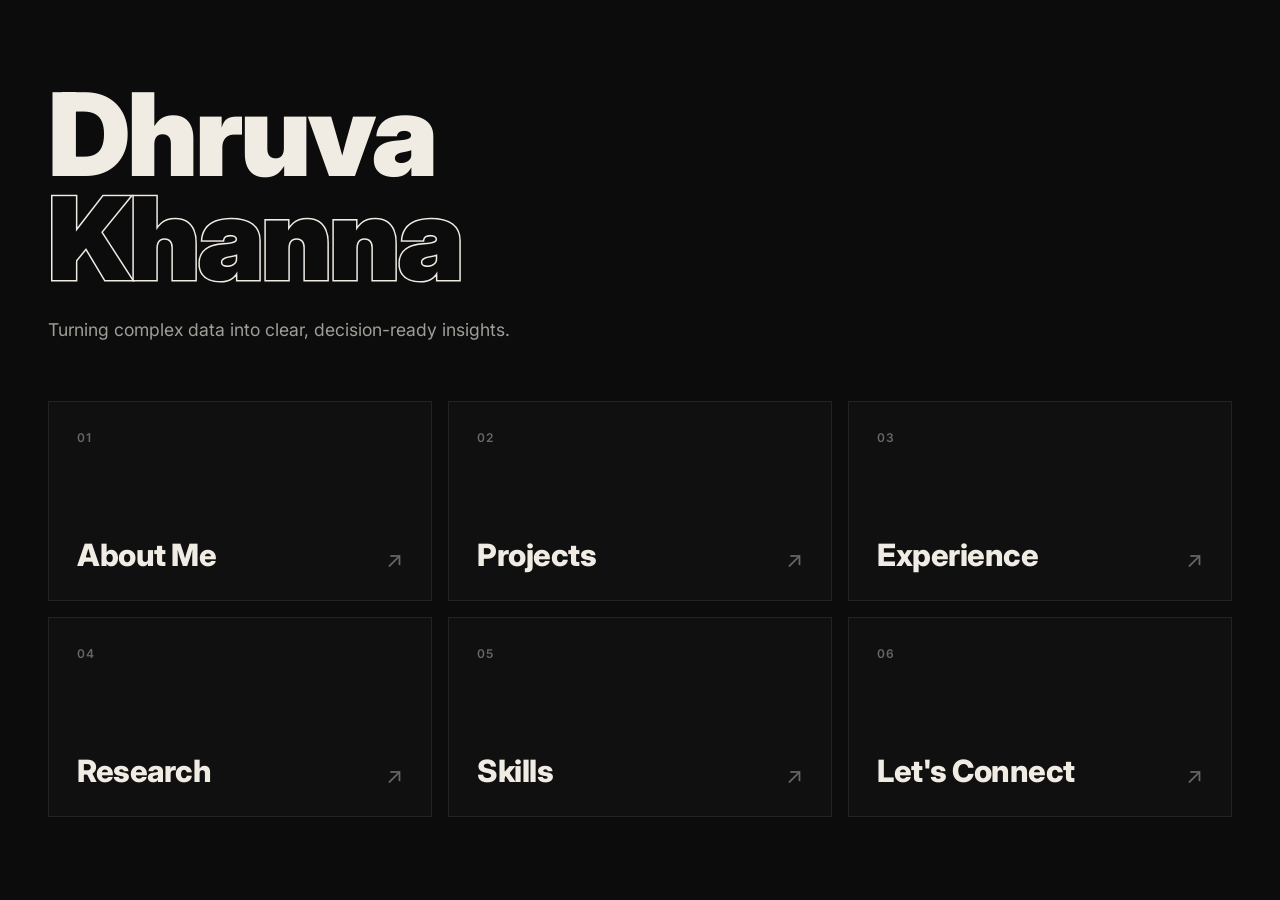
==== commit 37171824: "Add resume, SSRN links, link previews and tab icon" ====
--- a/index.html
+++ b/index.html
@@ -4,9 +4,16 @@
   <meta charset="UTF-8" />
   <meta name="viewport" content="width=device-width, initial-scale=1.0" />
   <title>Dhruva Khanna</title>
-  <meta name="description" content="Dhruva Khanna, data analytics portfolio." />
+  <meta name="description" content="Dhruva Khanna, data analyst. A portfolio of SQL, Python, R and optimization projects, research and experience." />
+  <meta property="og:type" content="website" />
+  <meta property="og:title" content="Dhruva Khanna" />
+  <meta property="og:description" content="Dhruva Khanna, data analyst. A portfolio of SQL, Python, R and optimization projects, research and experience." />
+  <meta property="og:url" content="https://dhruvk1310-lang.github.io/dhruvs-portfolio/" />
+  <meta property="og:image" content="https://dhruvk1310-lang.github.io/dhruvs-portfolio/og-image.png" />
+  <meta name="twitter:card" content="summary_large_image" />
+  <link rel="icon" href="favicon.svg" type="image/svg+xml" />
   <link href="https://fonts.googleapis.com/css2?family=Inter:wght@300;400;500;600;700;800;900&display=swap" rel="stylesheet" />
-  <link rel="stylesheet" href="styles.css" />
+  <link rel="stylesheet" href="styles.css?v=4" />
   <script>document.documentElement.classList.add('js');</script>
 </head>
 <body>
@@ -57,6 +64,6 @@
     </nav>
   </main>
 
-  <script src="script.js"></script>
+  <script src="script.js?v=4"></script>
 </body>
 </html>
--- a/styles.css
+++ b/styles.css
@@ -148,7 +148,7 @@
   letter-spacing: -3px;
   margin-bottom: 1.5rem;
 }
-.home-name .line2 { color: transparent; -webkit-text-stroke: 1.5px var(--text); }
+.home-name .line2 { color: var(--bg); -webkit-text-stroke: 3px var(--text); paint-order: stroke fill; }
 .home-tagline {
   font-size: clamp(0.95rem, 1.6vw, 1.1rem);
   color: var(--text);
@@ -250,6 +250,86 @@
   transition: all 0.2s;
 }
 .chip:hover { border-color: var(--c1); color: var(--c1); }
+
+.about-intro { font-size: 1.05rem; color: var(--text); opacity: 0.8; line-height: 1.8; margin-bottom: 1.25rem; }
+.about-body {
+  display: grid;
+  grid-template-columns: minmax(0, 2fr) minmax(0, 1fr);
+  gap: 5rem;
+  align-items: start;
+  margin-top: 6rem;
+  padding-top: 4rem;
+  border-top: 1px solid var(--border);
+}
+.story { display: flex; flex-direction: column; gap: 3.5rem; max-width: 720px; }
+.story .story-label {
+  font-size: 0.72rem;
+  font-weight: 700;
+  letter-spacing: 2px;
+  text-transform: uppercase;
+  color: var(--accent, var(--c1));
+  margin-bottom: 0.75rem;
+}
+.story h3 {
+  font-size: clamp(1.4rem, 2.4vw, 1.9rem);
+  font-weight: 800;
+  letter-spacing: -0.5px;
+  line-height: 1.2;
+  margin-bottom: 1rem;
+}
+.story p {
+  font-size: 0.95rem;
+  color: var(--muted);
+  line-height: 1.9;
+  margin-bottom: 1rem;
+}
+.story p:last-child { margin-bottom: 0; }
+.note {
+  margin-top: 1.5rem;
+  padding: 1.5rem 1.75rem;
+  border: 1px solid var(--border);
+  border-left: 3px solid var(--accent, var(--c1));
+  background: rgba(255,255,255,0.02);
+}
+.story .note-title {
+  font-size: 0.72rem;
+  font-weight: 700;
+  letter-spacing: 2px;
+  text-transform: uppercase;
+  color: var(--text);
+  margin-bottom: 0.75rem;
+}
+.story .note p { font-size: 0.9rem; line-height: 1.8; margin-bottom: 0.75rem; }
+.story .note p:last-child { margin-bottom: 0; }
+.story p a { color: var(--text); text-decoration: underline; text-decoration-color: var(--accent, var(--c1)); text-underline-offset: 3px; }
+.story p a:hover, .story p a:focus-visible { color: var(--accent, var(--c1)); }
+.story p strong { color: var(--text); font-weight: 600; }
+.facts {
+  position: sticky;
+  top: 2rem;
+  border: 1px solid var(--border);
+  background: rgba(255,255,255,0.015);
+  padding: 2rem;
+}
+.facts h2 {
+  font-size: 0.72rem;
+  font-weight: 700;
+  letter-spacing: 2px;
+  text-transform: uppercase;
+  color: var(--muted);
+  margin-bottom: 1.5rem;
+}
+.facts dl { display: flex; flex-direction: column; gap: 1.25rem; }
+.facts dt {
+  font-size: 0.68rem;
+  font-weight: 700;
+  letter-spacing: 1.5px;
+  text-transform: uppercase;
+  color: var(--c1);
+  margin-bottom: 0.3rem;
+}
+.facts dd { font-size: 0.88rem; color: var(--text); line-height: 1.6; }
+.facts dd span { display: block; color: var(--muted); font-size: 0.8rem; }
 
 /* PROJECTS */
 .project-grid {
@@ -442,7 +522,7 @@
   line-height: 0.9;
   margin-bottom: 3rem;
 }
-.contact h1 .outline { color: transparent; -webkit-text-stroke: 1.5px var(--text); }
+.contact h1 .outline { color: var(--bg); -webkit-text-stroke: 3px var(--text); paint-order: stroke fill; }
 .contact-links { display: flex; justify-content: center; gap: 1rem; flex-wrap: wrap; }
 .contact-btn {
   padding: 0.85rem 2rem;
@@ -498,6 +578,8 @@
   .home { padding: 3rem 1.5rem; }
   .home-name { letter-spacing: -2px; }
   .about { grid-template-columns: 1fr; gap: 2.5rem; }
+  .about-body { grid-template-columns: 1fr; gap: 3rem; margin-top: 4rem; padding-top: 3rem; }
+  .facts { position: static; order: -1; padding: 1.5rem; }
   .skills-grid { grid-template-columns: 1fr 1fr; }
   .pub-grid { grid-template-columns: 1fr; }
   .contact h1 { letter-spacing: -2px; }
